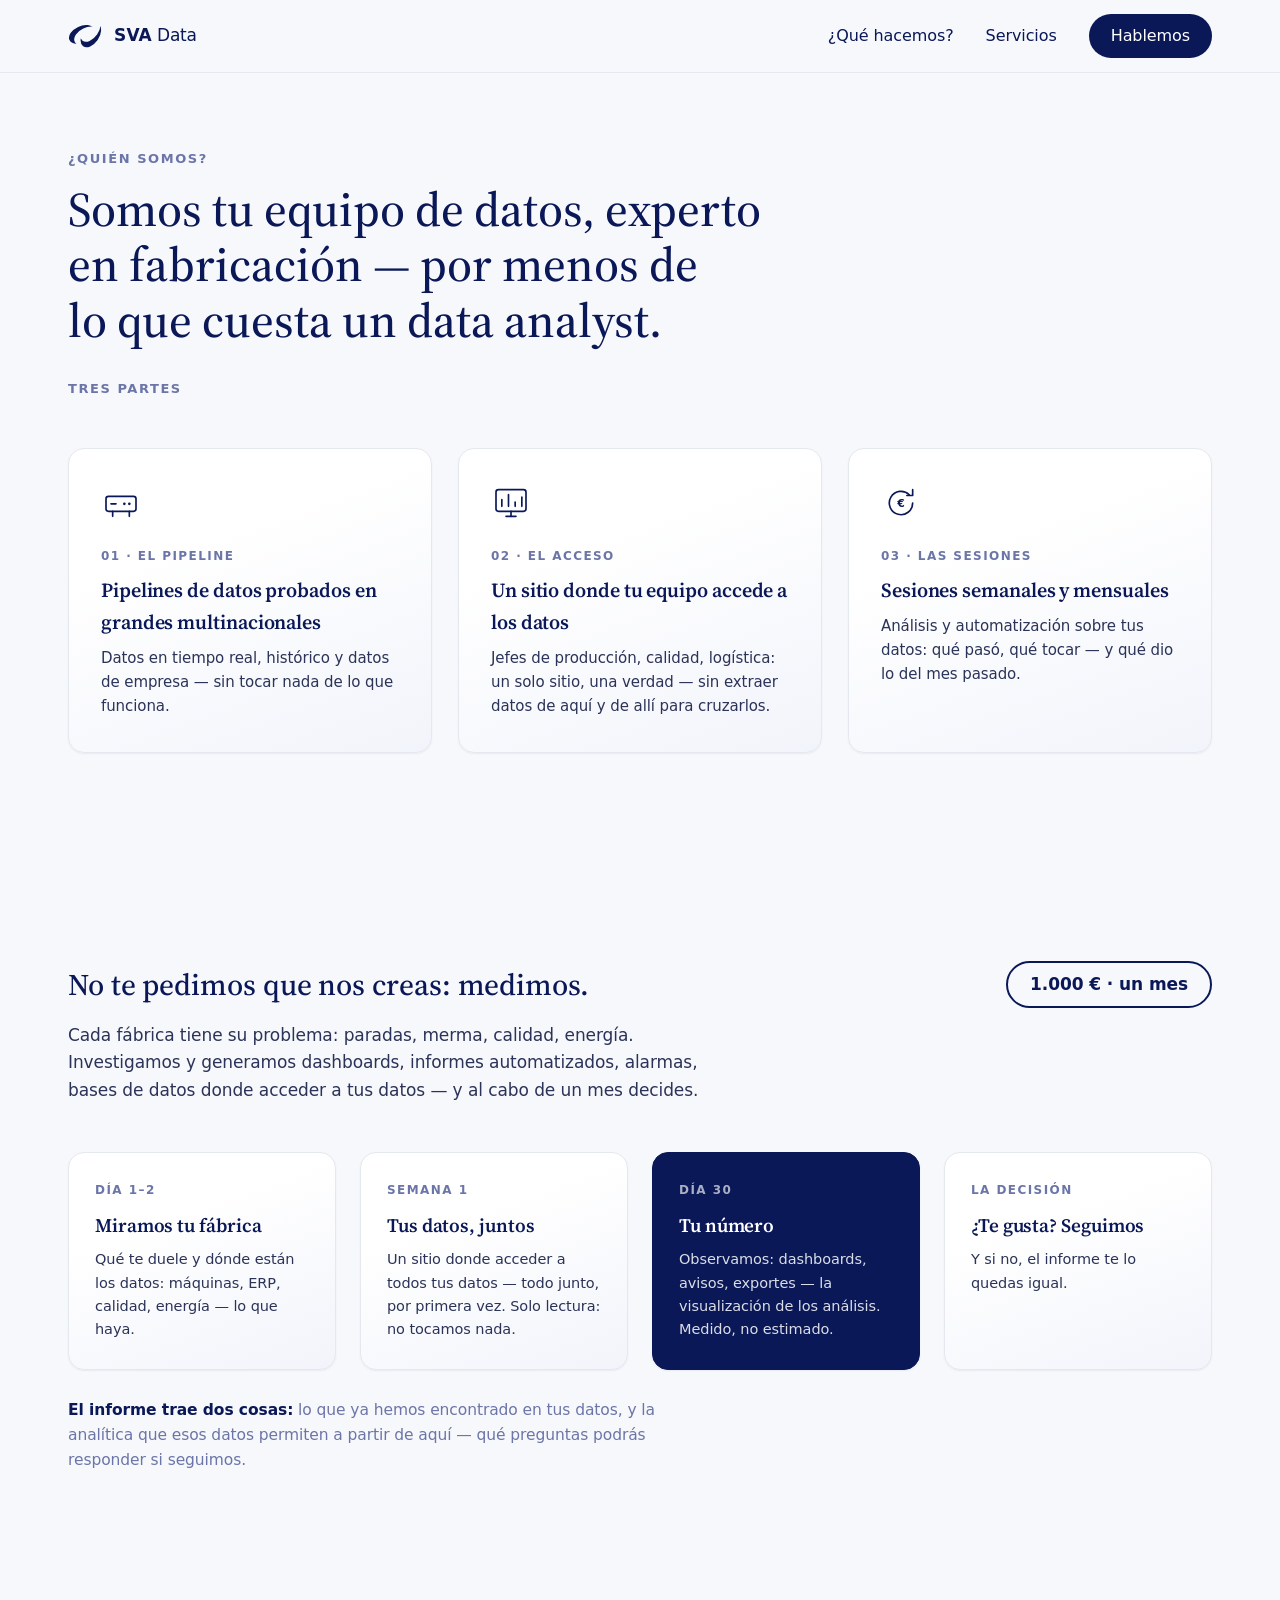
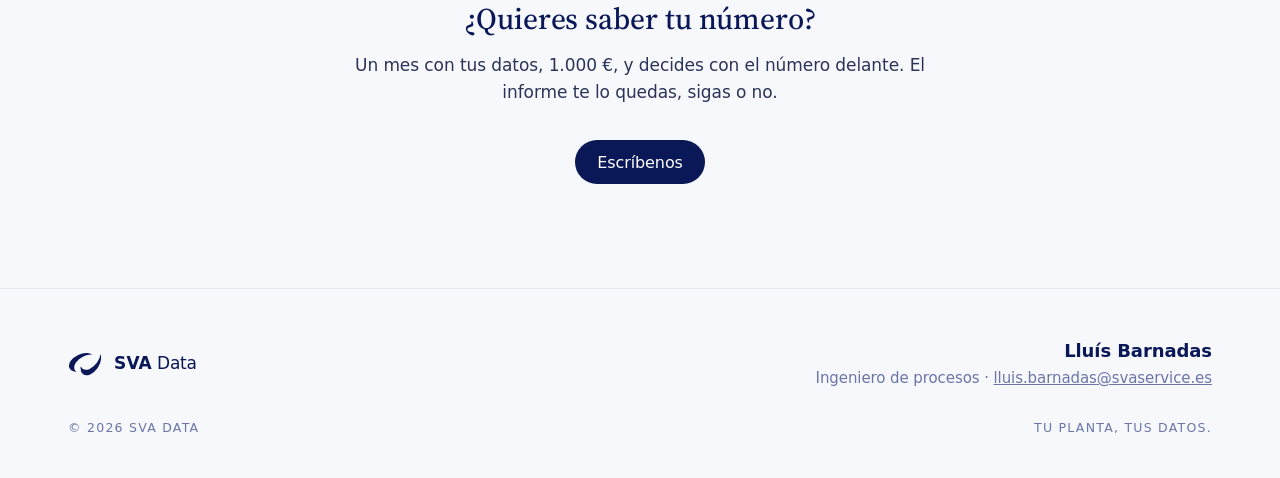
==== servicios.html @ a5a68b95 "Web pública SVA Data: portada + servicios Sitio estático de dos páginas (index.html + servicios.html" ====
<!doctype html>
<html lang="es">
<head>
<meta charset="utf-8">
<meta name="viewport" content="width=device-width, initial-scale=1">
<title>SVA Data — Servicios</title>
<meta name="description" content="Somos tu equipo de datos, experto en fabricación. Pipeline de datos, acceso para tu equipo y sesiones de análisis — empezando por un mes con tus datos.">
<link rel="icon" type="image/svg+xml" href="assets/sva-favicon.svg">
<link href="https://api.fontshare.com/v2/css?f[]=switzer@400,500,600&display=swap" rel="stylesheet">
<link href="https://fonts.googleapis.com/css2?family=Source+Serif+4:opsz,wght@8..60,500;8..60,600&display=swap" rel="stylesheet">
<link rel="stylesheet" href="assets/styles.css">
</head>
<body>

<nav>
  <div class="nav-in">
    <a class="lockup" href="index.html">
      <svg viewBox="0 12 104 74" role="img" aria-label="SVA mark"><defs><mask id="ma" maskUnits="userSpaceOnUse" x="-80" y="-80" width="260" height="260"><rect x="-80" y="-80" width="260" height="260" fill="#000"></rect><g transform="rotate(-25 50 50)"><ellipse cx="45" cy="41" rx="41" ry="25.5" fill="#fff"></ellipse><ellipse cx="57.5" cy="52" rx="41" ry="25.5" fill="#000"></ellipse><ellipse cx="42.5" cy="49" rx="12.5" ry="8" fill="#000"></ellipse></g></mask><mask id="mb" maskUnits="userSpaceOnUse" x="-80" y="-80" width="260" height="260"><rect x="-80" y="-80" width="260" height="260" fill="#000"></rect><g transform="rotate(-25 50 50)"><ellipse cx="45" cy="41" rx="41" ry="25.5" fill="#fff"></ellipse><ellipse cx="57.5" cy="52" rx="41" ry="25.5" fill="#000"></ellipse><ellipse cx="42.5" cy="49" rx="12.5" ry="8" fill="#000"></ellipse></g></mask></defs><g fill="currentColor"><rect x="-80" y="-80" width="260" height="260" mask="url(#ma)"></rect><g transform="translate(15.32 -12.86) translate(50 50) rotate(-40) scale(1 -1) rotate(40) translate(-50 -50)"><rect x="-80" y="-80" width="260" height="260" mask="url(#mb)"></rect></g></g></svg>
      <span class="wm"><b>SVA</b><span>Data</span></span>
    </a>
    <div class="nav-links">
      <a class="nav-link" href="index.html#que-hacemos">¿Qué hacemos?</a>
      <a class="nav-link" href="servicios.html">Servicios</a>
      <a class="btn btn-primary nav-cta" href="mailto:lluis.barnadas@svaservice.es?subject=Quiero%20ver%20los%20datos%20de%20mi%20planta">Hablemos</a>
    </div>
  </div>
</nav>

<!-- ================= QUIÉN SOMOS ================= -->
<section id="quien-somos" style="padding-top: 76px;">
  <div class="wrap">
    <p class="eyebrow">¿Quién somos?</p>
    <h1 style="margin-top: 12px; max-width: 900px;">Somos tu equipo de datos, experto en fabricación — por menos de lo que cuesta un data analyst.</h1>
    <p class="eyebrow" style="margin-top: 30px;">Tres partes</p>

    <div class="objects">
      <div class="obj">
        <svg viewBox="0 0 48 48" fill="none" stroke="currentColor" stroke-width="2" stroke-linecap="round" stroke-linejoin="round" aria-hidden="true">
          <rect x="6" y="16" width="36" height="18" rx="3"/>
          <line x1="12" y1="25" x2="18" y2="25"/>
          <circle cx="34" cy="25" r="1.6" fill="currentColor" stroke="none"/>
          <circle cx="28" cy="25" r="1.6" fill="currentColor" stroke="none"/>
          <line x1="14" y1="34" x2="14" y2="40"/>
          <line x1="34" y1="34" x2="34" y2="40"/>
        </svg>
        <span class="n">01 · El pipeline</span>
        <div class="t">Pipelines de datos probados en grandes multinacionales</div>
        <div class="d">Datos en tiempo real, histórico y datos de empresa — sin tocar nada de lo que funciona.</div>
      </div>
      <div class="obj">
        <svg viewBox="0 0 48 48" fill="none" stroke="currentColor" stroke-width="2" stroke-linecap="round" stroke-linejoin="round" aria-hidden="true">
          <rect x="6" y="8" width="36" height="26" rx="3"/>
          <line x1="13" y1="28" x2="13" y2="20"/>
          <line x1="21" y1="28" x2="21" y2="14"/>
          <line x1="29" y1="28" x2="29" y2="23"/>
          <line x1="37" y1="28" x2="37" y2="17"/>
          <line x1="18" y1="40" x2="30" y2="40"/>
          <line x1="24" y1="34" x2="24" y2="40"/>
        </svg>
        <span class="n">02 · El acceso</span>
        <div class="t">Un sitio donde tu equipo accede a los datos</div>
        <div class="d">Jefes de producción, calidad, logística: un solo sitio, una verdad — sin extraer datos de aquí y de allí para cruzarlos.</div>
      </div>
      <div class="obj">
        <svg viewBox="0 0 48 48" fill="none" stroke="currentColor" stroke-width="2" stroke-linecap="round" stroke-linejoin="round" aria-hidden="true">
          <path d="M38 24a14 14 0 1 1-4.1-9.9"/>
          <polyline points="38 8 38 15 31 15"/>
          <text x="24" y="29" font-size="13" text-anchor="middle" fill="currentColor" stroke="none" font-family="inherit" font-weight="600">€</text>
        </svg>
        <span class="n">03 · Las sesiones</span>
        <div class="t">Sesiones semanales y mensuales</div>
        <div class="d">Análisis y automatización sobre tus datos: qué pasó, qué tocar — y qué dio lo del mes pasado.</div>
      </div>
    </div>
  </div>
</section>

<!-- ================= EMPEZAMOS ================= -->
<section id="empezamos">
  <div class="wrap">
    <div class="h2row">
      <h2>No te pedimos que nos creas: medimos.</h2>
      <span class="pill">1.000 € · un mes</span>
    </div>
    <p class="body-p" style="margin-top: 14px;">Cada fábrica tiene su problema: paradas, merma, calidad, energía. Investigamos y generamos dashboards, informes automatizados, alarmas, bases de datos donde acceder a tus datos — y al cabo de un mes decides.</p>

    <div class="steps">
      <div class="step">
        <span class="n">Día 1–2</span>
        <div class="t">Miramos tu fábrica</div>
        <div class="d">Qué te duele y dónde están los datos: máquinas, ERP, calidad, energía — lo que haya.</div>
      </div>
      <div class="step">
        <span class="n">Semana 1</span>
        <div class="t">Tus datos, juntos</div>
        <div class="d">Un sitio donde acceder a todos tus datos — todo junto, por primera vez. Solo lectura: no tocamos nada.</div>
      </div>
      <div class="step hit">
        <span class="n">Día 30</span>
        <div class="t">Tu número</div>
        <div class="d">Observamos: dashboards, avisos, exportes — la visualización de los análisis. Medido, no estimado.</div>
      </div>
      <div class="step">
        <span class="n">La decisión</span>
        <div class="t">¿Te gusta? Seguimos</div>
        <div class="d">Y si no, el informe te lo quedas igual.</div>
      </div>
    </div>

    <p class="caption"><b>El informe trae dos cosas:</b> lo que ya hemos encontrado en tus datos, y la analítica que esos datos permiten a partir de aquí — qué preguntas podrás responder si seguimos.</p>
  </div>
</section>

<!-- ================= CONTACTO ================= -->
<section id="contacto" style="padding-top: 24px;">
  <div class="wrap" style="text-align: center;">
    <h2>¿Quieres saber tu número?</h2>
    <p class="body-p" style="margin: 14px auto 0;">Un mes con tus datos, 1.000 €, y decides con el número delante. El informe te lo quedas, sigas o no.</p>
    <div class="cta-row" style="justify-content: center;">
      <a class="btn btn-primary" href="mailto:lluis.barnadas@svaservice.es?subject=Quiero%20ver%20los%20datos%20de%20mi%20planta">Escríbenos</a>
    </div>
  </div>
</section>

<footer>
  <div class="wrap">
    <div class="foot-grid">
      <a class="lockup" href="index.html">
        <svg viewBox="0 12 104 74" aria-hidden="true"><g fill="currentColor"><rect x="-80" y="-80" width="260" height="260" mask="url(#ma)"></rect><g transform="translate(15.32 -12.86) translate(50 50) rotate(-40) scale(1 -1) rotate(40) translate(-50 -50)"><rect x="-80" y="-80" width="260" height="260" mask="url(#mb)"></rect></g></g></svg>
        <span class="wm"><b>SVA</b><span>Data</span></span>
      </a>
      <div style="text-align: right;">
        <div class="contact-name">Lluís Barnadas</div>
        <div class="contact-role">Ingeniero de procesos · <a href="mailto:lluis.barnadas@svaservice.es" style="color: inherit;">lluis.barnadas@svaservice.es</a></div>
      </div>
    </div>
    <div class="foot-tag">
      <span>© 2026 SVA Data</span>
      <span>Tu planta, tus datos.</span>
    </div>
  </div>
</footer>

</body>
</html>
---- assets/styles.css ----
:root {
    --paper: #F7F8FB;
    --card: #FFFFFF;
    --border: #E6E8F0;
    --ink: #0A1858;
    --band: #0A1858;
    --band-text: #FFFFFF;
    --body: #2B3358;
    --muted: #6B75A8;
    --tint: #F2F3F8;
    --line: #C5CAE2;
    --icon: #3E4A86;
    --ring: #E3E6F1;
    --glass: #DCE4F4;
    --accent: #0A1858;
    --shadow: 0 1px 2px rgba(10,24,88,.06);
    --sans: "Switzer", "Segoe UI", system-ui, sans-serif;
    --serif: "Source Serif 4", Georgia, serif;
  }
  * { margin: 0; padding: 0; box-sizing: border-box; }
  html { scroll-behavior: smooth; }
  body { background: var(--paper); color: var(--body); font-family: var(--sans); font-size: 17px; line-height: 1.6; letter-spacing: -0.005em; }
  .wrap { max-width: 1200px; margin: 0 auto; padding: 0 28px; }
  section { padding: 104px 0; scroll-margin-top: 80px; }

  /* ---- nav ---- */
  nav { position: sticky; top: 0; z-index: 10; background: color-mix(in srgb, var(--paper) 85%, transparent); backdrop-filter: blur(10px); border-bottom: 1px solid var(--border); }
  .nav-in { display: flex; align-items: center; justify-content: space-between; padding: 14px 28px; max-width: 1200px; margin: 0 auto; }
  .lockup { display: flex; align-items: center; gap: 12px; color: var(--ink); text-decoration: none; }
  .lockup svg { width: 34px; height: auto; }
  .wm { font-size: 17px; }
  .wm b { font-weight: 600; letter-spacing: .01em; }
  .wm span { font-weight: 400; letter-spacing: -0.012em; margin-left: .3em; }
  .nav-links { display: flex; gap: 32px; align-items: center; }
  .nav-link { color: var(--ink); text-decoration: none; font-size: 16px; font-weight: 500; }
  .nav-link:hover { color: var(--muted); }

  .btn { display: inline-flex; align-items: center; justify-content: center; height: 44px; padding: 0 22px; border-radius: 999px; font-size: 16px; font-weight: 500; text-decoration: none; transition: background .2s cubic-bezier(.2,.7,.3,1); }
  .btn-primary { background: var(--band); color: var(--band-text); }
  .btn-primary:hover { opacity: .92; }
  .btn-ghost { color: var(--ink); border: 1px solid var(--line); }
  .btn-ghost:hover { background: var(--tint); }

  /* ---- type ---- */
  .eyebrow { font-size: 13px; font-weight: 600; text-transform: uppercase; letter-spacing: 0.12em; color: var(--muted); }
  .chip-eyebrow { display: inline-flex; align-items: center; gap: 10px; border: 1px solid var(--border); background: var(--tint); border-radius: 8px; padding: 7px 14px; font-size: 14px; font-weight: 500; color: var(--ink); }
  .chip-eyebrow svg { width: 16px; height: auto; color: var(--ink); }
  h1 { font-family: var(--serif); font-size: clamp(32px, 4.4vw, 48px); font-weight: 500; letter-spacing: 0; line-height: 1.16; color: var(--ink); text-wrap: balance; }
  .lead { font-family: var(--serif); font-size: clamp(18px, 2.4vw, 22px); font-weight: 500; color: var(--muted); line-height: 1.35; }
  h2 { font-family: var(--serif); font-size: clamp(24px, 3.2vw, 30px); font-weight: 500; line-height: 1.25; color: var(--ink); text-wrap: balance; }
  .body-p { max-width: 640px; }
  .body-p b { color: var(--ink); }

  /* ---- hero ---- */
  .hero { position: relative; overflow: hidden; padding: 76px 0 84px; }
  .hero-h1 { max-width: 900px; margin-top: 32px; }
  .rotor { display: inline-block; color: var(--accent); font-weight: 600; opacity: 1; transform: translateY(0); transition: opacity .3s ease, transform .3s ease; }
  .rotor-out { opacity: 0; transform: translateY(0.35em); }
  .hero-grid { display: grid; grid-template-columns: 1fr 1.1fr; gap: 48px; align-items: center; margin-top: 40px; position: relative; z-index: 1; }
  .panel-soft { background: linear-gradient(150deg, #EEF1FA 0%, #FDFDFE 55%, #F1EFFA 100%); border: 1px solid var(--border); border-radius: 24px; }
  .hero-lead { margin-top: 30px; }
  .hero-dia { padding: 0; margin-top: 0; }
  .hero-dia svg { max-width: 680px; margin: 0 auto; }
  .cta-row { display: flex; gap: 14px; flex-wrap: wrap; margin-top: 34px; }

  /* ---- diagrams ---- */
  .hero-grid > div, .ba > div, .steps > div, .objects > div, .beliefs > div { min-width: 0; }
  svg { max-width: 100%; }
  .diagram svg { display: block; width: 100%; height: auto; }
  .chip-r { fill: var(--card); stroke: var(--border); stroke-width: 1.5; }
  .chip-solid { fill: var(--band); stroke: var(--band); }
  .lbl { fill: var(--ink); font-family: var(--sans); font-weight: 600; }
  .lbl-sub { fill: var(--muted); font-family: var(--sans); font-weight: 400; }
  .t-inv { fill: var(--band-text); font-family: var(--sans); font-weight: 600; }
  .t-inv-sub { fill: var(--band-text); opacity: .78; font-family: var(--sans); }
  .wire { stroke: var(--line); stroke-width: 1.5; fill: none; }
  .wire-dot { stroke: var(--line); stroke-width: 1.2; stroke-dasharray: 2 4; fill: none; }
  .icon-line { stroke: var(--icon); stroke-width: 2; fill: none; stroke-linecap: round; stroke-linejoin: round; }
  .arrowhead { fill: var(--line); }
  .xl-sans { font-family: var(--sans); }
  .xl-mono { font-family: "JetBrains Mono", ui-monospace, "Cascadia Mono", Consolas, monospace; letter-spacing: -0.02em; }

  /* ---- pillars ---- */
  .pillars { display: grid; grid-template-columns: repeat(3, 1fr); gap: 44px; margin-top: 88px; position: relative; z-index: 1; }
  .pillar { border-top: 2px solid var(--ink); padding-top: 18px; }
  .pillar .t { font-family: var(--serif); font-size: 21px; font-weight: 600; color: var(--ink); margin-bottom: 8px; }
  .pillar .d { font-size: 15.5px; }

  .quote { font-family: var(--serif); font-size: clamp(22px, 3.4vw, 30px); font-weight: 600; color: var(--ink); text-align: center; line-height: 1.35; max-width: 800px; margin: 0 auto; text-wrap: balance; }

  /* ---- before/after ---- */
  .ba { display: grid; grid-template-columns: 1fr 56px 1fr; gap: 28px; align-items: center; margin-top: 56px; }
  .ba-label { text-align: center; font-size: 13px; font-weight: 600; text-transform: uppercase; letter-spacing: 0.12em; color: var(--muted); margin-bottom: 14px; }
  .ba-arrow { width: 100%; }
  .caption { font-size: 15.5px; color: var(--muted); margin-top: 28px; max-width: 640px; }
  .caption b { color: var(--ink); font-weight: 600; }

  /* ---- beliefs ---- */
  .beliefs { display: grid; grid-template-columns: 1fr 1fr; gap: 26px 30px; margin-top: 48px; }
  .belief { border: 1px solid var(--border); background: var(--card); border-radius: 16px; padding: 32px 34px; box-shadow: var(--shadow); }
  .belief .t { font-family: var(--serif); font-size: 21px; font-weight: 600; color: var(--ink); margin-bottom: 8px; }
  .belief .d { font-size: 15.5px; }

  /* ---- datos de producción ---- */
  .datos { display: grid; grid-template-columns: repeat(4, 1fr); gap: 24px; margin-top: 48px; }
  .dato { border: 1px solid var(--border); background: var(--card); border-radius: 16px; padding: 28px 26px; box-shadow: var(--shadow); }
  .dato .n { font-size: 12px; font-weight: 600; text-transform: uppercase; letter-spacing: 0.12em; color: var(--muted); display: block; margin-bottom: 10px; }
  .dato .t { font-family: var(--serif); font-size: 19px; font-weight: 600; color: var(--ink); margin-bottom: 8px; }
  .dato .d { font-size: 14.5px; }
  .dato .src { font-size: 13px; color: var(--muted); margin-top: 10px; padding-top: 10px; border-top: 1px solid var(--border); }
  .cruce { margin-top: 20px; border-radius: 14px; padding: 28px 32px; background: var(--band); color: var(--band-text); }
  .cruce .t { font-family: var(--serif); font-size: clamp(19px, 2.8vw, 24px); font-weight: 600; margin-bottom: 8px; }
  .cruce .d { font-size: 16px; opacity: .88; max-width: 760px; }
  .unused { display: flex; gap: 10px 22px; flex-wrap: wrap; margin-top: 22px; }
  .unused span { font-size: 14.5px; color: var(--muted); }
  .unused b { color: var(--ink); font-weight: 600; }
  @media (max-width: 900px) { .datos { grid-template-columns: 1fr 1fr; } }
  @media (max-width: 640px) { .datos { grid-template-columns: 1fr; } }

  /* ---- steps ---- */
  .h2row { display: flex; justify-content: space-between; align-items: center; gap: 24px; flex-wrap: wrap; }
  .pill { flex: none; border: 2px solid var(--ink); border-radius: 999px; padding: 8px 22px; font-weight: 600; color: var(--ink); font-size: 17px; white-space: nowrap; }
  .steps { display: grid; grid-template-columns: repeat(4, 1fr); gap: 24px; margin-top: 48px; }
  .step { border: 1px solid var(--border); background: var(--card); border-radius: 16px; padding: 28px 26px; box-shadow: var(--shadow); }
  .step .n { font-size: 12px; font-weight: 600; text-transform: uppercase; letter-spacing: 0.12em; color: var(--muted); display: block; margin-bottom: 10px; }
  .step .t { font-family: var(--serif); font-size: 19px; font-weight: 600; color: var(--ink); margin-bottom: 8px; }
  .step .d { font-size: 14.5px; }
  .step.hit { background: var(--band); border-color: var(--band); }
  .step.hit .n { color: var(--band-text); opacity: .65; }
  .step.hit .t { color: var(--band-text); }
  .step.hit .d { color: var(--band-text); opacity: .85; }

  /* ---- objects ---- */
  .objects { display: grid; grid-template-columns: repeat(3, 1fr); gap: 26px; margin-top: 48px; }
  .obj { border: 1px solid var(--border); background: var(--card); border-radius: 16px; padding: 34px 32px; box-shadow: var(--shadow); }
  .obj svg { width: 40px; height: 40px; color: var(--ink); margin-bottom: 16px; }
  .obj .n { font-size: 12px; font-weight: 600; text-transform: uppercase; letter-spacing: 0.12em; color: var(--muted); display: block; margin-bottom: 8px; }
  .obj .t { font-family: var(--serif); font-size: 20px; font-weight: 600; color: var(--ink); margin-bottom: 8px; }
  .obj .d { font-size: 15px; }
  .yours { margin-top: 20px; border-radius: 14px; padding: 24px 28px; background: var(--band); color: var(--band-text); font-family: var(--serif); font-weight: 600; font-size: clamp(18px, 2.6vw, 22px); text-align: center; }

  /* ---- soft cards (estilo apple/elevenlabs) ---- */
  .belief, .dato, .step, .obj { background: linear-gradient(160deg, #FFFFFF 30%, #F2F4FB 100%); }

  /* ---- footer ---- */
  footer { border-top: 1px solid var(--border); padding: 48px 0 40px; }
  .foot-grid { display: flex; justify-content: space-between; align-items: center; gap: 24px; flex-wrap: wrap; }
  .contact-name { font-weight: 600; color: var(--ink); font-size: 18px; }
  .contact-role { color: var(--muted); font-size: 15px; }
  .foot-tag { font-size: 12.5px; font-weight: 500; letter-spacing: 0.1em; text-transform: uppercase; color: var(--muted); margin-top: 28px; display: flex; justify-content: space-between; flex-wrap: wrap; gap: 8px; }

  .scroll-x { overflow-x: auto; }
  .scroll-x svg { min-width: 700px; }

  /* ---- responsive ---- */
  @media (max-width: 900px) {
    section { padding: 56px 0; }
    .hero { padding: 56px 0; }
    .hero-grid { grid-template-columns: 1fr; gap: 40px; }
    .ba { grid-template-columns: 1fr; }
    .ba-arrow { width: 44px; margin: 0 auto; transform: rotate(90deg); }
    .steps { grid-template-columns: 1fr 1fr; }
  }
  @media (max-width: 640px) {
    .pillars { grid-template-columns: 1fr; gap: 22px; margin-top: 44px; }
    .beliefs { grid-template-columns: 1fr; }
    .steps { grid-template-columns: 1fr; }
    .objects { grid-template-columns: 1fr; }
    .nav-cta { display: none; }
    .nav-links { gap: 18px; }
  }
  @media (prefers-reduced-motion: reduce) { html { scroll-behavior: auto; } }
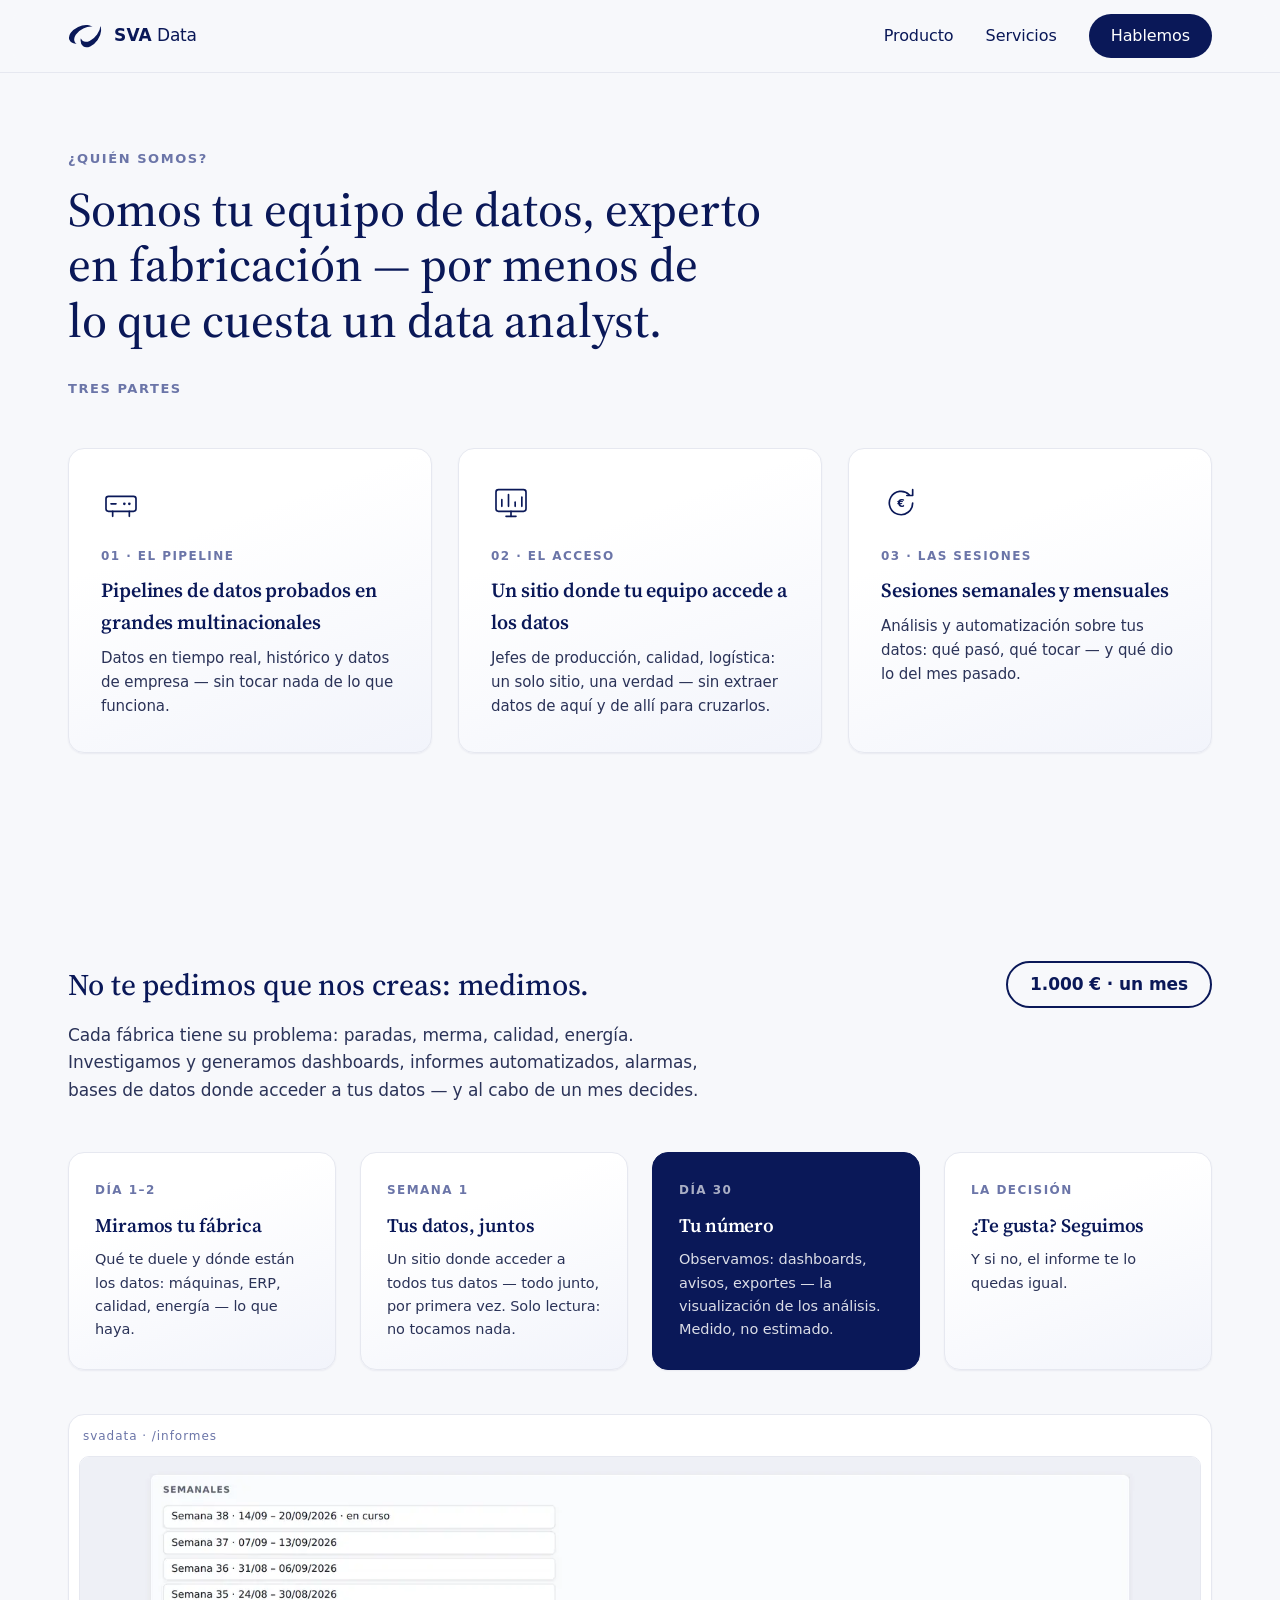
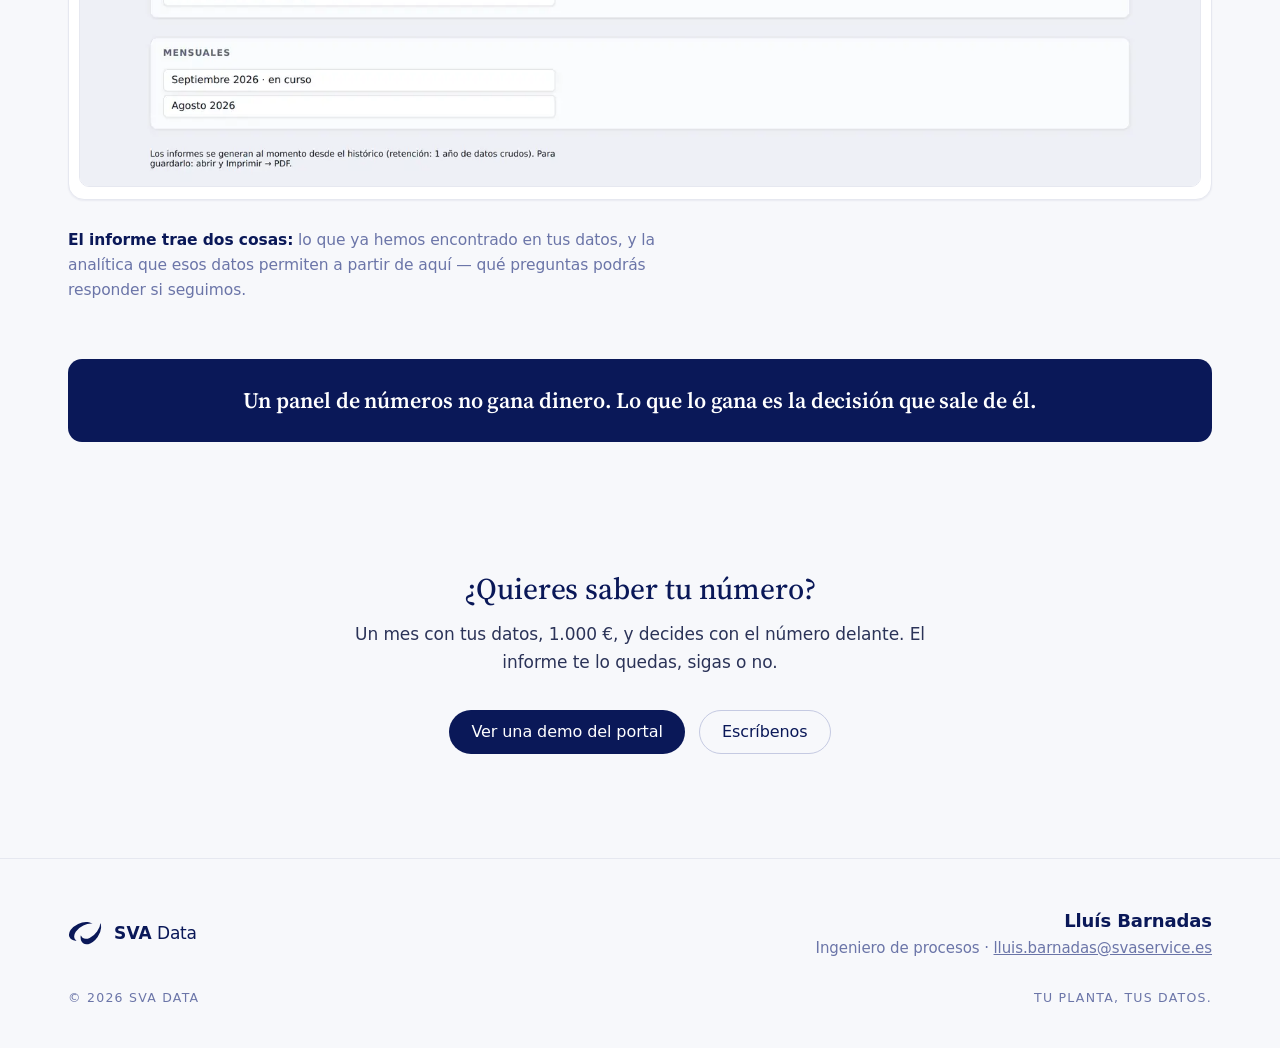
==== commit e5b1562c: "Portada orientada a producto: módulos, capturas reales y menos prosa Antes la portada contaba una id" ====
--- a/servicios.html
+++ b/servicios.html
@@ -5,6 +5,18 @@
 <meta name="viewport" content="width=device-width, initial-scale=1">
 <title>SVA Data — Servicios</title>
 <meta name="description" content="Somos tu equipo de datos, experto en fabricación. Pipeline de datos, acceso para tu equipo y sesiones de análisis — empezando por un mes con tus datos.">
+<link rel="canonical" href="https://svadata.com/servicios.html">
+<meta property="og:type" content="website">
+<meta property="og:site_name" content="SVA Data">
+<meta property="og:locale" content="es_ES">
+<meta property="og:url" content="https://svadata.com/servicios.html">
+<meta property="og:title" content="SVA Data — Servicios">
+<meta property="og:description" content="Somos tu equipo de datos, experto en fabricación. Pipeline de datos, acceso para tu equipo y sesiones de análisis — empezando por un mes con tus datos.">
+<meta property="og:image" content="https://svadata.com/assets/img/og-planta.png">
+<meta name="twitter:card" content="summary_large_image">
+<meta name="twitter:image" content="https://svadata.com/assets/img/og-planta.png">
+<meta name="twitter:title" content="SVA Data — Servicios">
+<meta name="twitter:description" content="Somos tu equipo de datos, experto en fabricación. Pipeline de datos, acceso para tu equipo y sesiones de análisis — empezando por un mes con tus datos.">
 <link rel="icon" type="image/svg+xml" href="assets/sva-favicon.svg">
 <link href="https://api.fontshare.com/v2/css?f[]=switzer@400,500,600&display=swap" rel="stylesheet">
 <link href="https://fonts.googleapis.com/css2?family=Source+Serif+4:opsz,wght@8..60,500;8..60,600&display=swap" rel="stylesheet">
@@ -19,7 +31,7 @@
       <span class="wm"><b>SVA</b><span>Data</span></span>
     </a>
     <div class="nav-links">
-      <a class="nav-link" href="index.html#que-hacemos">¿Qué hacemos?</a>
+      <a class="nav-link" href="index.html#modulos">Producto</a>
       <a class="nav-link" href="servicios.html">Servicios</a>
       <a class="btn btn-primary nav-cta" href="mailto:lluis.barnadas@svaservice.es?subject=Quiero%20ver%20los%20datos%20de%20mi%20planta">Hablemos</a>
     </div>
@@ -107,7 +119,17 @@
       </div>
     </div>
 
+    <figure class="shot" style="margin-top: 44px;">
+      <figcaption class="shot-tab">svadata · /informes</figcaption>
+      <img src="assets/img/portal-informe.webp" width="1600" height="470" loading="lazy" decoding="async"
+           alt="Índice de informes del portal: informes semanales y mensuales generados automáticamente, con su semáforo.">
+    </figure>
+
     <p class="caption"><b>El informe trae dos cosas:</b> lo que ya hemos encontrado en tus datos, y la analítica que esos datos permiten a partir de aquí — qué preguntas podrás responder si seguimos.</p>
+
+    <div class="yours" style="margin-top: 56px;">
+      Un panel de números no gana dinero. Lo que lo gana es la decisión que sale de él.
+    </div>
   </div>
 </section>
 
@@ -117,7 +139,8 @@
     <h2>¿Quieres saber tu número?</h2>
     <p class="body-p" style="margin: 14px auto 0;">Un mes con tus datos, 1.000 €, y decides con el número delante. El informe te lo quedas, sigas o no.</p>
     <div class="cta-row" style="justify-content: center;">
-      <a class="btn btn-primary" href="mailto:lluis.barnadas@svaservice.es?subject=Quiero%20ver%20los%20datos%20de%20mi%20planta">Escríbenos</a>
+      <a class="btn btn-primary" href="mailto:lluis.barnadas@svaservice.es?subject=Quiero%20ver%20una%20demo%20del%20portal">Ver una demo del portal</a>
+      <a class="btn btn-ghost" href="mailto:lluis.barnadas@svaservice.es?subject=Quiero%20ver%20los%20datos%20de%20mi%20planta">Escríbenos</a>
     </div>
   </div>
 </section>
--- a/assets/styles.css
+++ b/assets/styles.css
@@ -64,7 +64,8 @@
   .cta-row { display: flex; gap: 14px; flex-wrap: wrap; margin-top: 34px; }
 
   /* ---- diagrams ---- */
-  .hero-grid > div, .ba > div, .steps > div, .objects > div, .beliefs > div { min-width: 0; }
+  .hero-grid > div, .ba > div, .steps > div, .objects > div, .beliefs > div,
+  .mod > div, .datos > div, .specs > div { min-width: 0; }
   svg { max-width: 100%; }
   .diagram svg { display: block; width: 100%; height: auto; }
   .chip-r { fill: var(--card); stroke: var(--border); stroke-width: 1.5; }
@@ -104,7 +105,7 @@
   /* ---- datos de producción ---- */
   .datos { display: grid; grid-template-columns: repeat(4, 1fr); gap: 24px; margin-top: 48px; }
   .dato { border: 1px solid var(--border); background: var(--card); border-radius: 16px; padding: 28px 26px; box-shadow: var(--shadow); }
-  .dato .n { font-size: 12px; font-weight: 600; text-transform: uppercase; letter-spacing: 0.12em; color: var(--muted); display: block; margin-bottom: 10px; }
+  .dato .n, .mod .n { font-size: 12px; font-weight: 600; text-transform: uppercase; letter-spacing: 0.12em; color: var(--muted); display: block; margin-bottom: 10px; }
   .dato .t { font-family: var(--serif); font-size: 19px; font-weight: 600; color: var(--ink); margin-bottom: 8px; }
   .dato .d { font-size: 14.5px; }
   .dato .src { font-size: 13px; color: var(--muted); margin-top: 10px; padding-top: 10px; border-top: 1px solid var(--border); }
@@ -114,8 +115,52 @@
   .unused { display: flex; gap: 10px 22px; flex-wrap: wrap; margin-top: 22px; }
   .unused span { font-size: 14.5px; color: var(--muted); }
   .unused b { color: var(--ink); font-weight: 600; }
-  @media (max-width: 900px) { .datos { grid-template-columns: 1fr 1fr; } }
-  @media (max-width: 640px) { .datos { grid-template-columns: 1fr; } }
+  
+  /* ---- capturas de producto ---- */
+  /* El marco blanco es deliberado: las capturas traen el verde/ámbar/rojo de
+     los estados de máquina a una página monocroma. Encuadrarlas como foto de
+     producto deja claro que el color es del producto, no de la marca — y por
+     eso ningún color de captura se repite nunca en la UI de esta página. */
+  .shot { margin: 0; border: 1px solid var(--border); border-radius: 16px; background: var(--card); padding: 10px 10px 12px; box-shadow: var(--shadow); overflow: hidden; }
+  .shot img { display: block; width: 100%; height: auto; border-radius: 10px; border: 1px solid var(--border); }
+  .shot-tab { font-family: var(--sans); font-size: 12px; letter-spacing: 0.08em; text-transform: lowercase; color: var(--muted); padding: 2px 4px 10px; }
+  .shot-stage { margin-top: 44px; padding: 28px; }
+  .hero-stat { margin-top: 26px; font-size: 14.5px; color: var(--muted); border-top: 1px solid var(--border); padding-top: 16px; max-width: 520px; }
+
+  /* ---- módulos ---- */
+  .mods { display: grid; gap: 80px; margin-top: 56px; }
+  /* Una sola columna, la figura debajo y a todo el ancho. Se probó a dos
+     columnas alternas: en 560 px las capturas del portal (paneles densos de
+     1600 px) quedaban ilegibles, que es justo lo contrario de lo que se pide
+     a una captura. */
+  .mod { display: grid; grid-template-columns: 1fr; gap: 34px; }
+  .mod-txt { max-width: 760px; }
+  .mod .t { font-family: var(--serif); font-size: 23px; font-weight: 600; color: var(--ink); line-height: 1.28; margin-bottom: 10px; }
+  .mod .d { font-size: 15.5px; color: var(--body); }
+  .mod-note { margin-top: 16px; font-size: 14.5px; color: var(--muted); border-left: 2px solid var(--border); padding-left: 14px; }
+  .mod-note b { color: var(--ink); }
+  .mod-fig .diagram { margin-top: 0; }
+  /* Los dos módulos con diagrama ancho (1000 px de diseño) ocupan toda la
+     fila: en una columna de 560 px .scroll-x los recortaba. */
+  .mod .d, .mod-note { max-width: 660px; }
+
+  /* ---- especificaciones (la fila que sustituye al caso de éxito) ---- */
+  .specs { display: grid; grid-template-columns: repeat(4, 1fr); gap: 28px; margin-top: 52px; border-top: 1px solid var(--border); padding-top: 28px; }
+  .spec .k { font-family: var(--serif); font-size: 28px; font-weight: 500; color: var(--ink); }
+  .spec .v { font-size: 14.5px; color: var(--muted); margin-top: 6px; }
+
+  /* ---- banda de cierre ---- */
+  .yours .cta-row { justify-content: center; margin-top: 20px; }
+  .yours .btn-primary { background: var(--band-text); color: var(--ink); }
+  .yours .btn-ghost { color: var(--band-text); border-color: rgba(255, 255, 255, 0.42); }
+  .yours .btn-ghost:hover { background: rgba(255, 255, 255, 0.10); }
+
+  @media (max-width: 900px) {
+    .mods { gap: 60px; }
+    .specs { grid-template-columns: 1fr 1fr; gap: 24px; }
+    .shot-stage { padding: 14px; } .datos { grid-template-columns: 1fr 1fr; } }
+  @media (max-width: 640px) {
+    .specs { grid-template-columns: 1fr; } .datos { grid-template-columns: 1fr; } }
 
   /* ---- steps ---- */
   .h2row { display: flex; justify-content: space-between; align-items: center; gap: 24px; flex-wrap: wrap; }
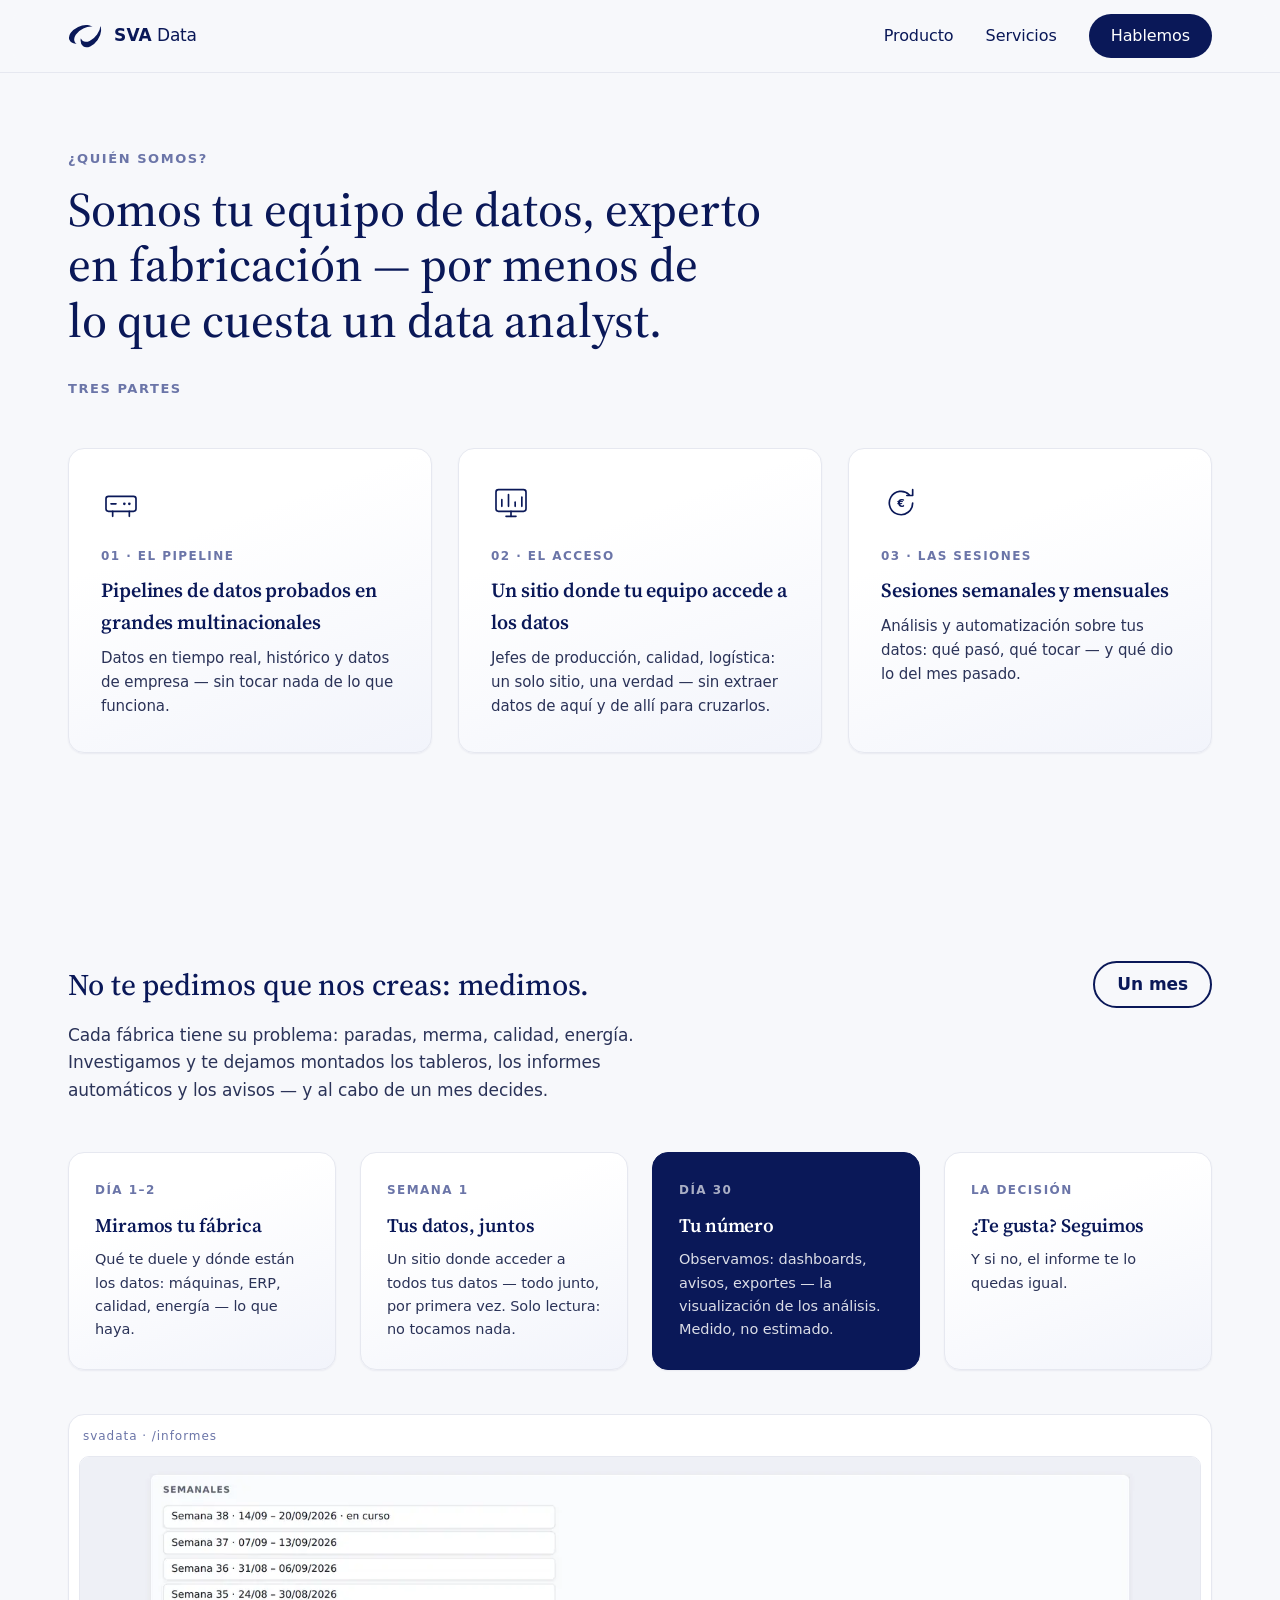
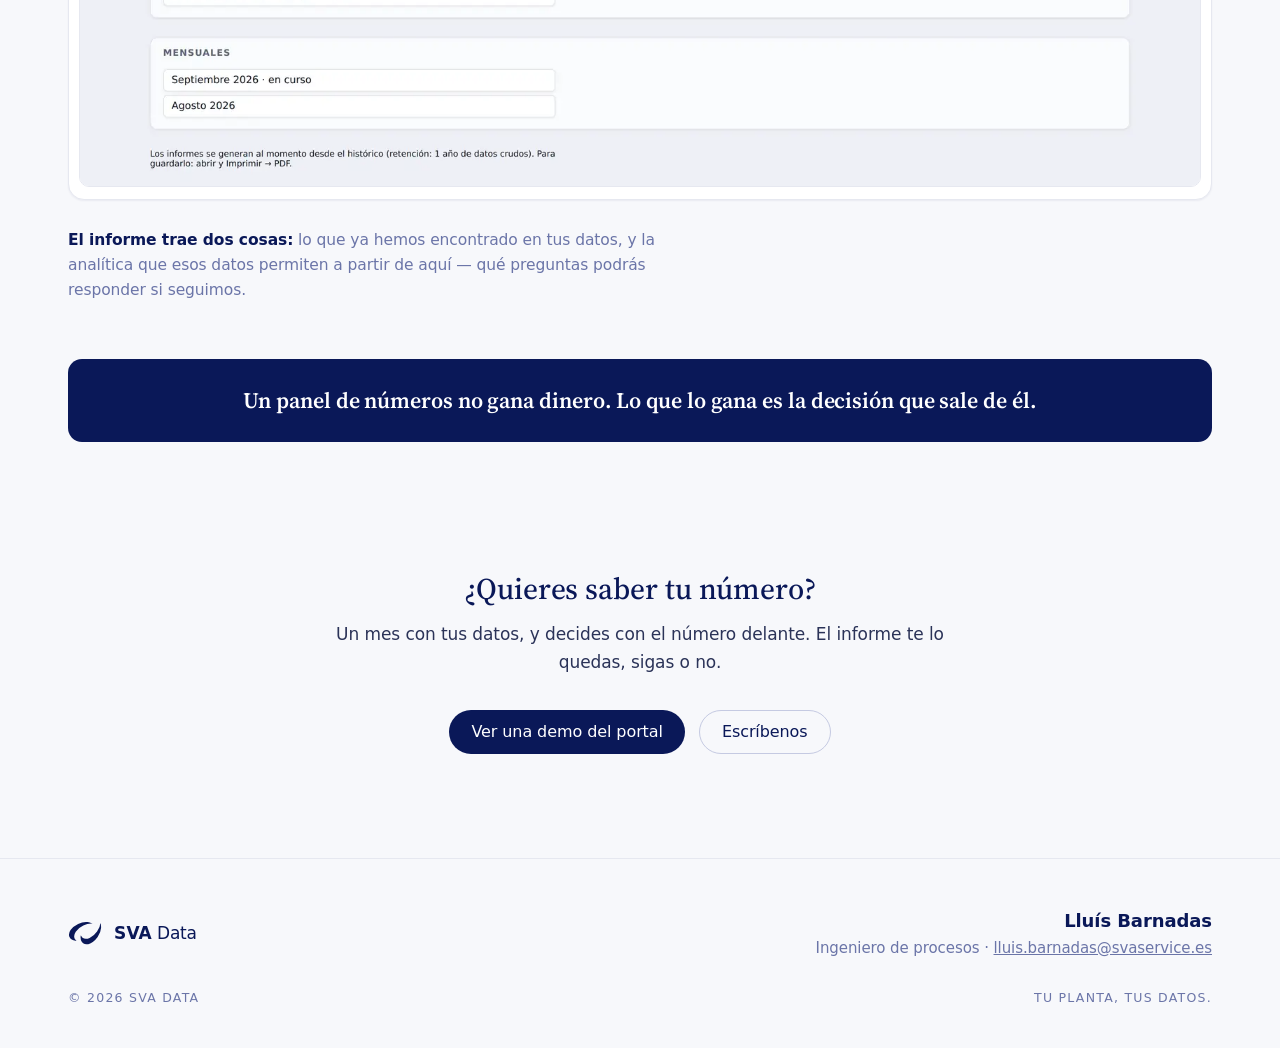
==== commit 85cb2272: "Fuera los precios de la web - La píldora «1.000 € · un mes» de #empezamos pasa a «Un mes»: se mantie" ====
--- a/servicios.html
+++ b/servicios.html
@@ -92,9 +92,9 @@
   <div class="wrap">
     <div class="h2row">
       <h2>No te pedimos que nos creas: medimos.</h2>
-      <span class="pill">1.000 € · un mes</span>
+      <span class="pill">Un mes</span>
     </div>
-    <p class="body-p" style="margin-top: 14px;">Cada fábrica tiene su problema: paradas, merma, calidad, energía. Investigamos y generamos dashboards, informes automatizados, alarmas, bases de datos donde acceder a tus datos — y al cabo de un mes decides.</p>
+    <p class="body-p" style="margin-top: 14px;">Cada fábrica tiene su problema: paradas, merma, calidad, energía. Investigamos y te dejamos montados los tableros, los informes automáticos y los avisos — y al cabo de un mes decides.</p>
 
     <div class="steps">
       <div class="step">
@@ -137,7 +137,7 @@
 <section id="contacto" style="padding-top: 24px;">
   <div class="wrap" style="text-align: center;">
     <h2>¿Quieres saber tu número?</h2>
-    <p class="body-p" style="margin: 14px auto 0;">Un mes con tus datos, 1.000 €, y decides con el número delante. El informe te lo quedas, sigas o no.</p>
+    <p class="body-p" style="margin: 14px auto 0;">Un mes con tus datos, y decides con el número delante. El informe te lo quedas, sigas o no.</p>
     <div class="cta-row" style="justify-content: center;">
       <a class="btn btn-primary" href="mailto:lluis.barnadas@svaservice.es?subject=Quiero%20ver%20una%20demo%20del%20portal">Ver una demo del portal</a>
       <a class="btn btn-ghost" href="mailto:lluis.barnadas@svaservice.es?subject=Quiero%20ver%20los%20datos%20de%20mi%20planta">Escríbenos</a>
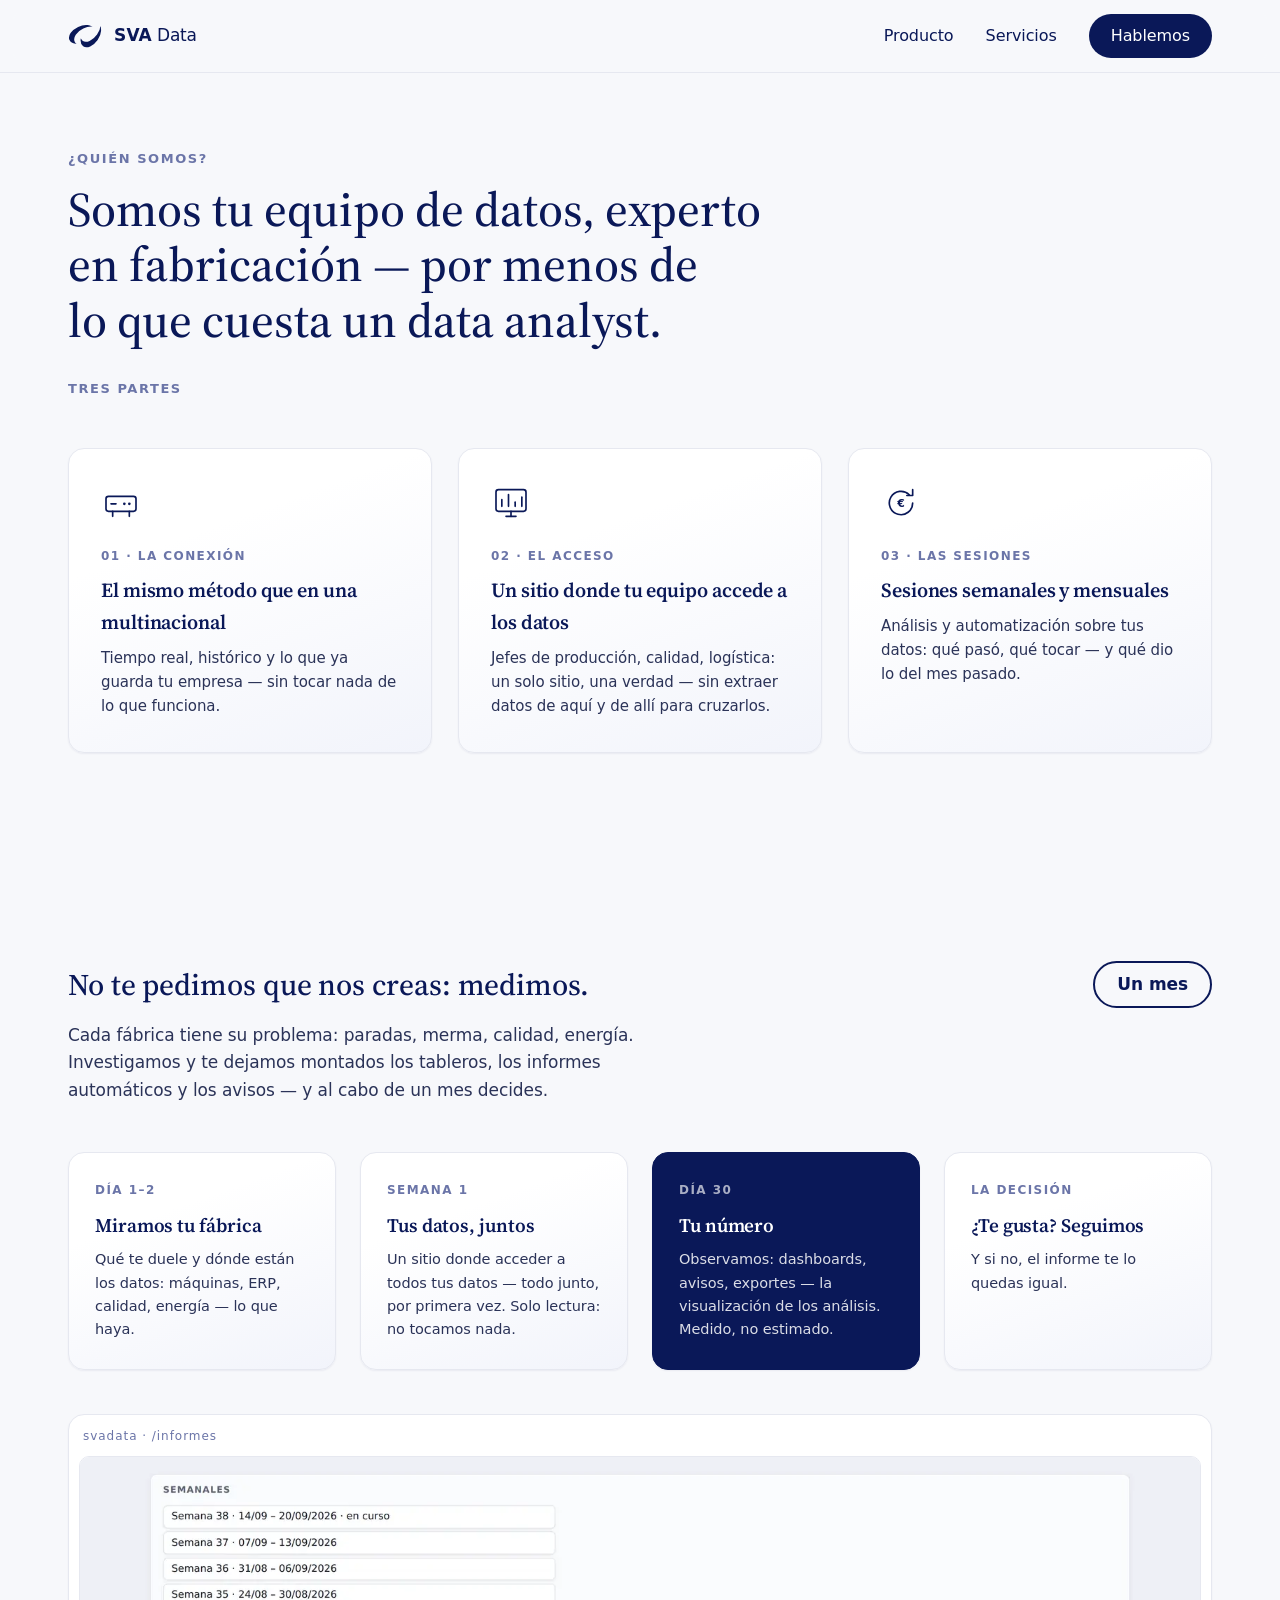
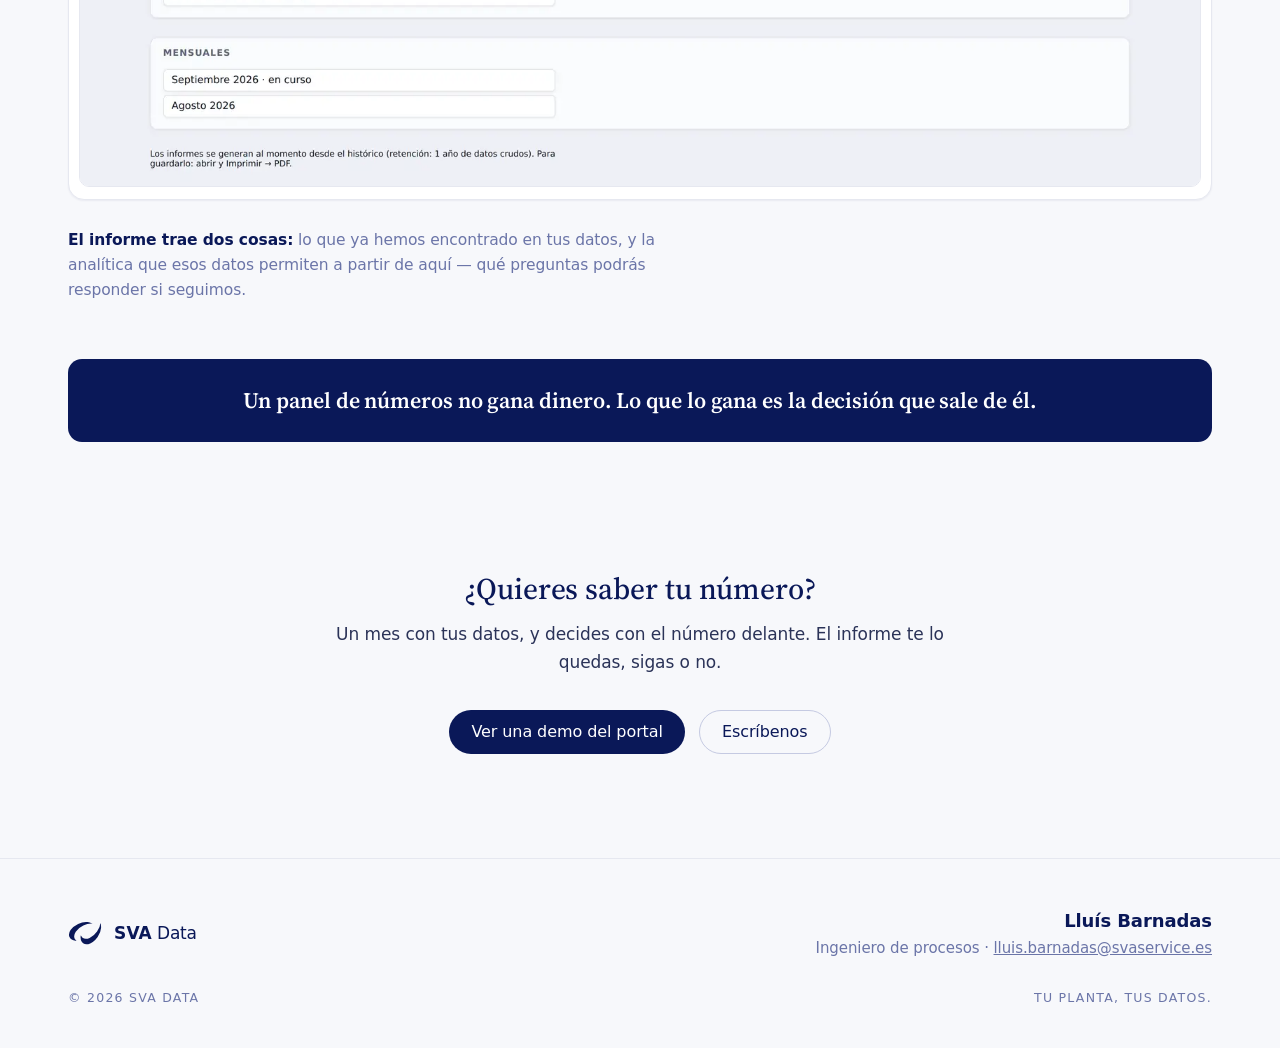
==== commit 30d6d0eb: "Fuera «pipeline de datos» de servicios La tarjeta «01 · El pipeline» pasa a «01 · La conexión» y su " ====
--- a/servicios.html
+++ b/servicios.html
@@ -4,19 +4,19 @@
 <meta charset="utf-8">
 <meta name="viewport" content="width=device-width, initial-scale=1">
 <title>SVA Data — Servicios</title>
-<meta name="description" content="Somos tu equipo de datos, experto en fabricación. Pipeline de datos, acceso para tu equipo y sesiones de análisis — empezando por un mes con tus datos.">
+<meta name="description" content="Somos tu equipo de datos, experto en fabricación. Conectamos lo que ya tienes, tu equipo lo ve todo en un sitio, y cada mes lo analizamos juntos — empezando por un mes con tus datos.">
 <link rel="canonical" href="https://svadata.com/servicios.html">
 <meta property="og:type" content="website">
 <meta property="og:site_name" content="SVA Data">
 <meta property="og:locale" content="es_ES">
 <meta property="og:url" content="https://svadata.com/servicios.html">
 <meta property="og:title" content="SVA Data — Servicios">
-<meta property="og:description" content="Somos tu equipo de datos, experto en fabricación. Pipeline de datos, acceso para tu equipo y sesiones de análisis — empezando por un mes con tus datos.">
+<meta property="og:description" content="Somos tu equipo de datos, experto en fabricación. Conectamos lo que ya tienes, tu equipo lo ve todo en un sitio, y cada mes lo analizamos juntos — empezando por un mes con tus datos.">
 <meta property="og:image" content="https://svadata.com/assets/img/og-planta.png">
 <meta name="twitter:card" content="summary_large_image">
 <meta name="twitter:image" content="https://svadata.com/assets/img/og-planta.png">
 <meta name="twitter:title" content="SVA Data — Servicios">
-<meta name="twitter:description" content="Somos tu equipo de datos, experto en fabricación. Pipeline de datos, acceso para tu equipo y sesiones de análisis — empezando por un mes con tus datos.">
+<meta name="twitter:description" content="Somos tu equipo de datos, experto en fabricación. Conectamos lo que ya tienes, tu equipo lo ve todo en un sitio, y cada mes lo analizamos juntos — empezando por un mes con tus datos.">
 <link rel="icon" type="image/svg+xml" href="assets/sva-favicon.svg">
 <link href="https://api.fontshare.com/v2/css?f[]=switzer@400,500,600&display=swap" rel="stylesheet">
 <link href="https://fonts.googleapis.com/css2?family=Source+Serif+4:opsz,wght@8..60,500;8..60,600&display=swap" rel="stylesheet">
@@ -55,9 +55,9 @@
           <line x1="14" y1="34" x2="14" y2="40"/>
           <line x1="34" y1="34" x2="34" y2="40"/>
         </svg>
-        <span class="n">01 · El pipeline</span>
-        <div class="t">Pipelines de datos probados en grandes multinacionales</div>
-        <div class="d">Datos en tiempo real, histórico y datos de empresa — sin tocar nada de lo que funciona.</div>
+        <span class="n">01 · La conexión</span>
+        <div class="t">El mismo método que en una multinacional</div>
+        <div class="d">Tiempo real, histórico y lo que ya guarda tu empresa — sin tocar nada de lo que funciona.</div>
       </div>
       <div class="obj">
         <svg viewBox="0 0 48 48" fill="none" stroke="currentColor" stroke-width="2" stroke-linecap="round" stroke-linejoin="round" aria-hidden="true">
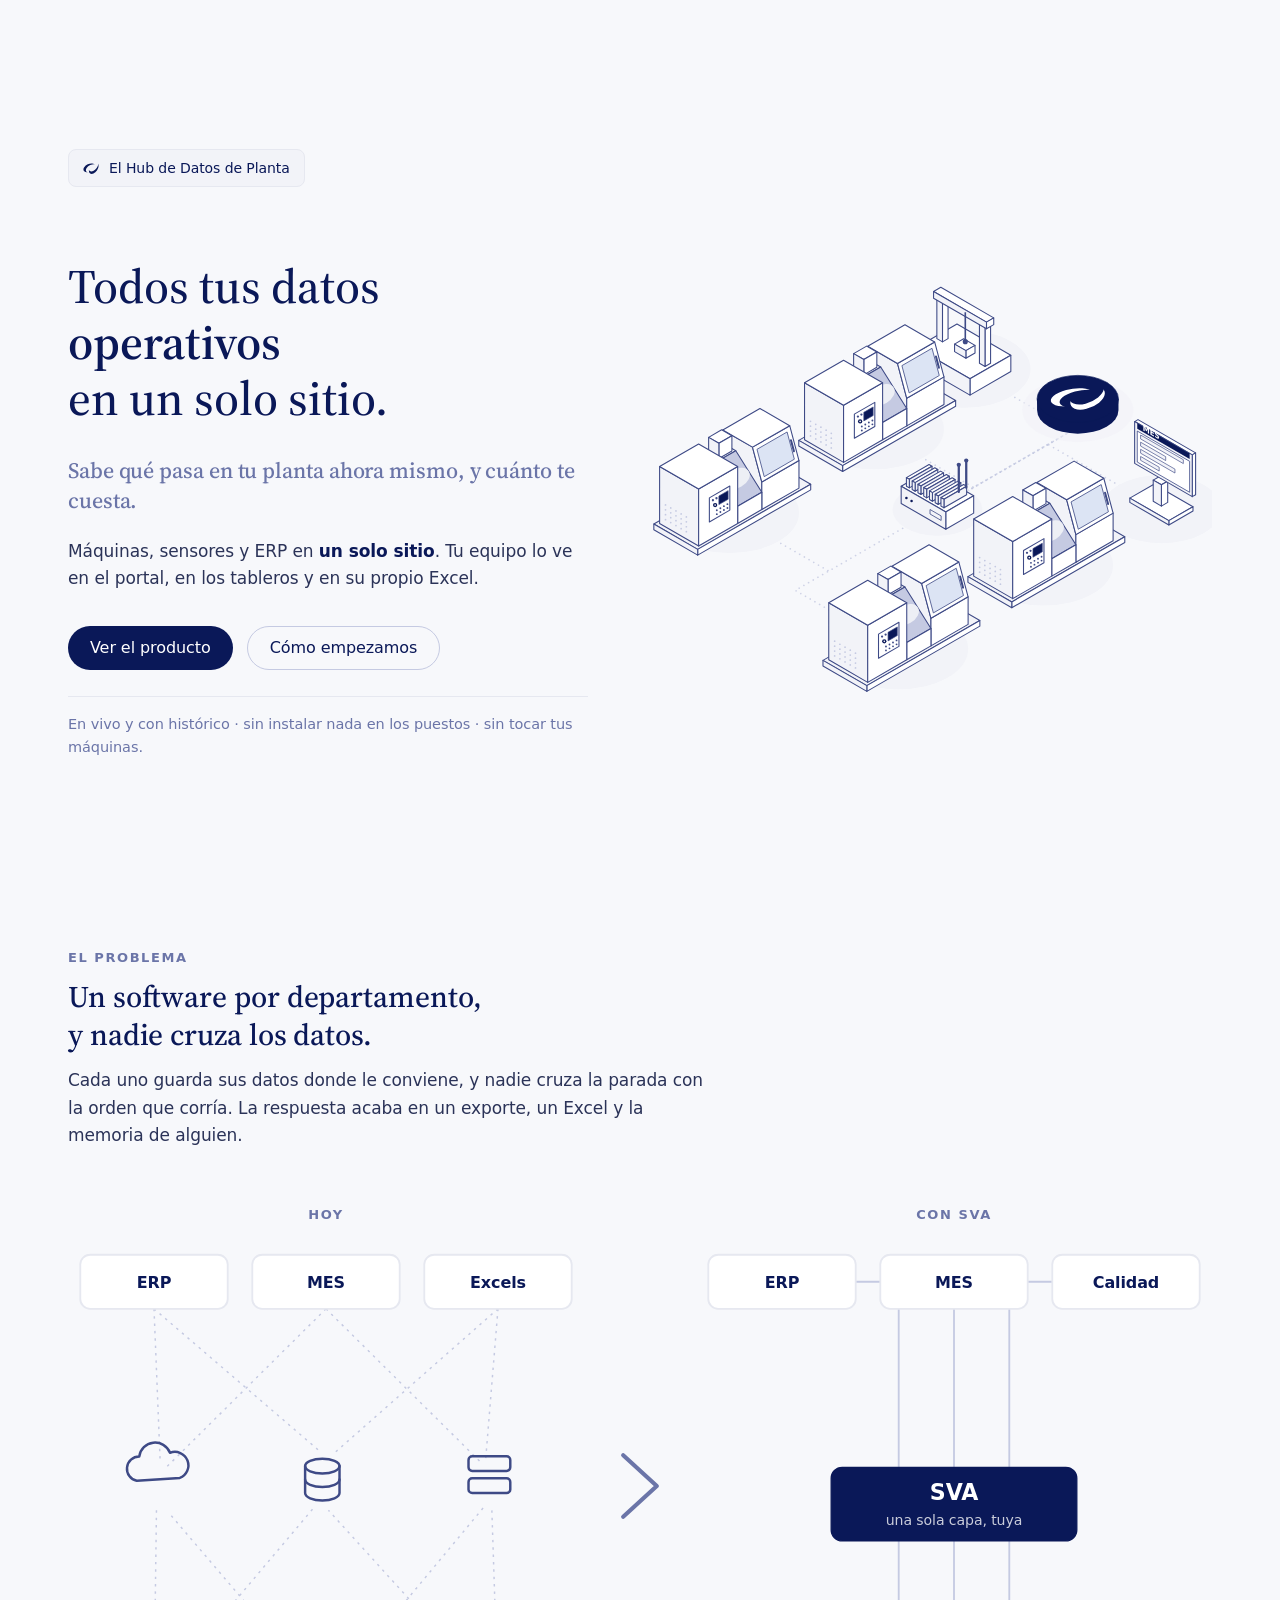
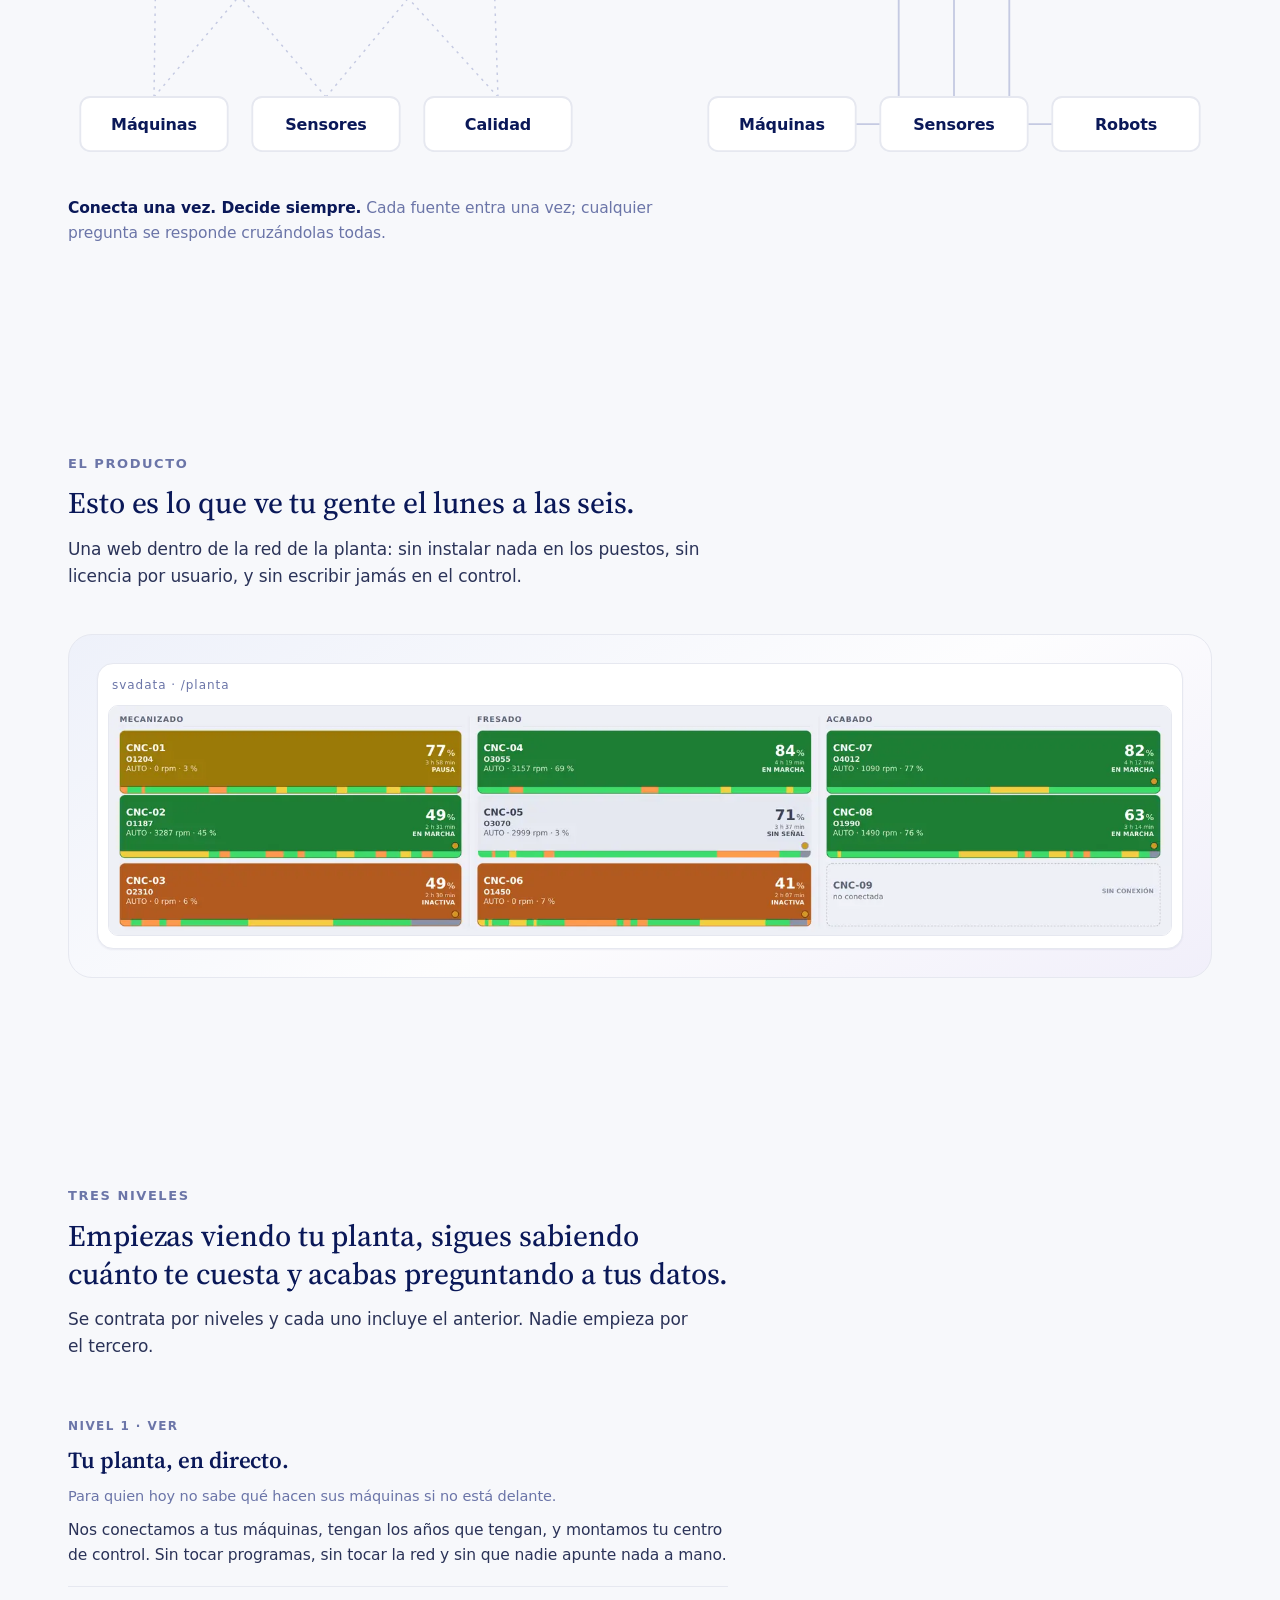
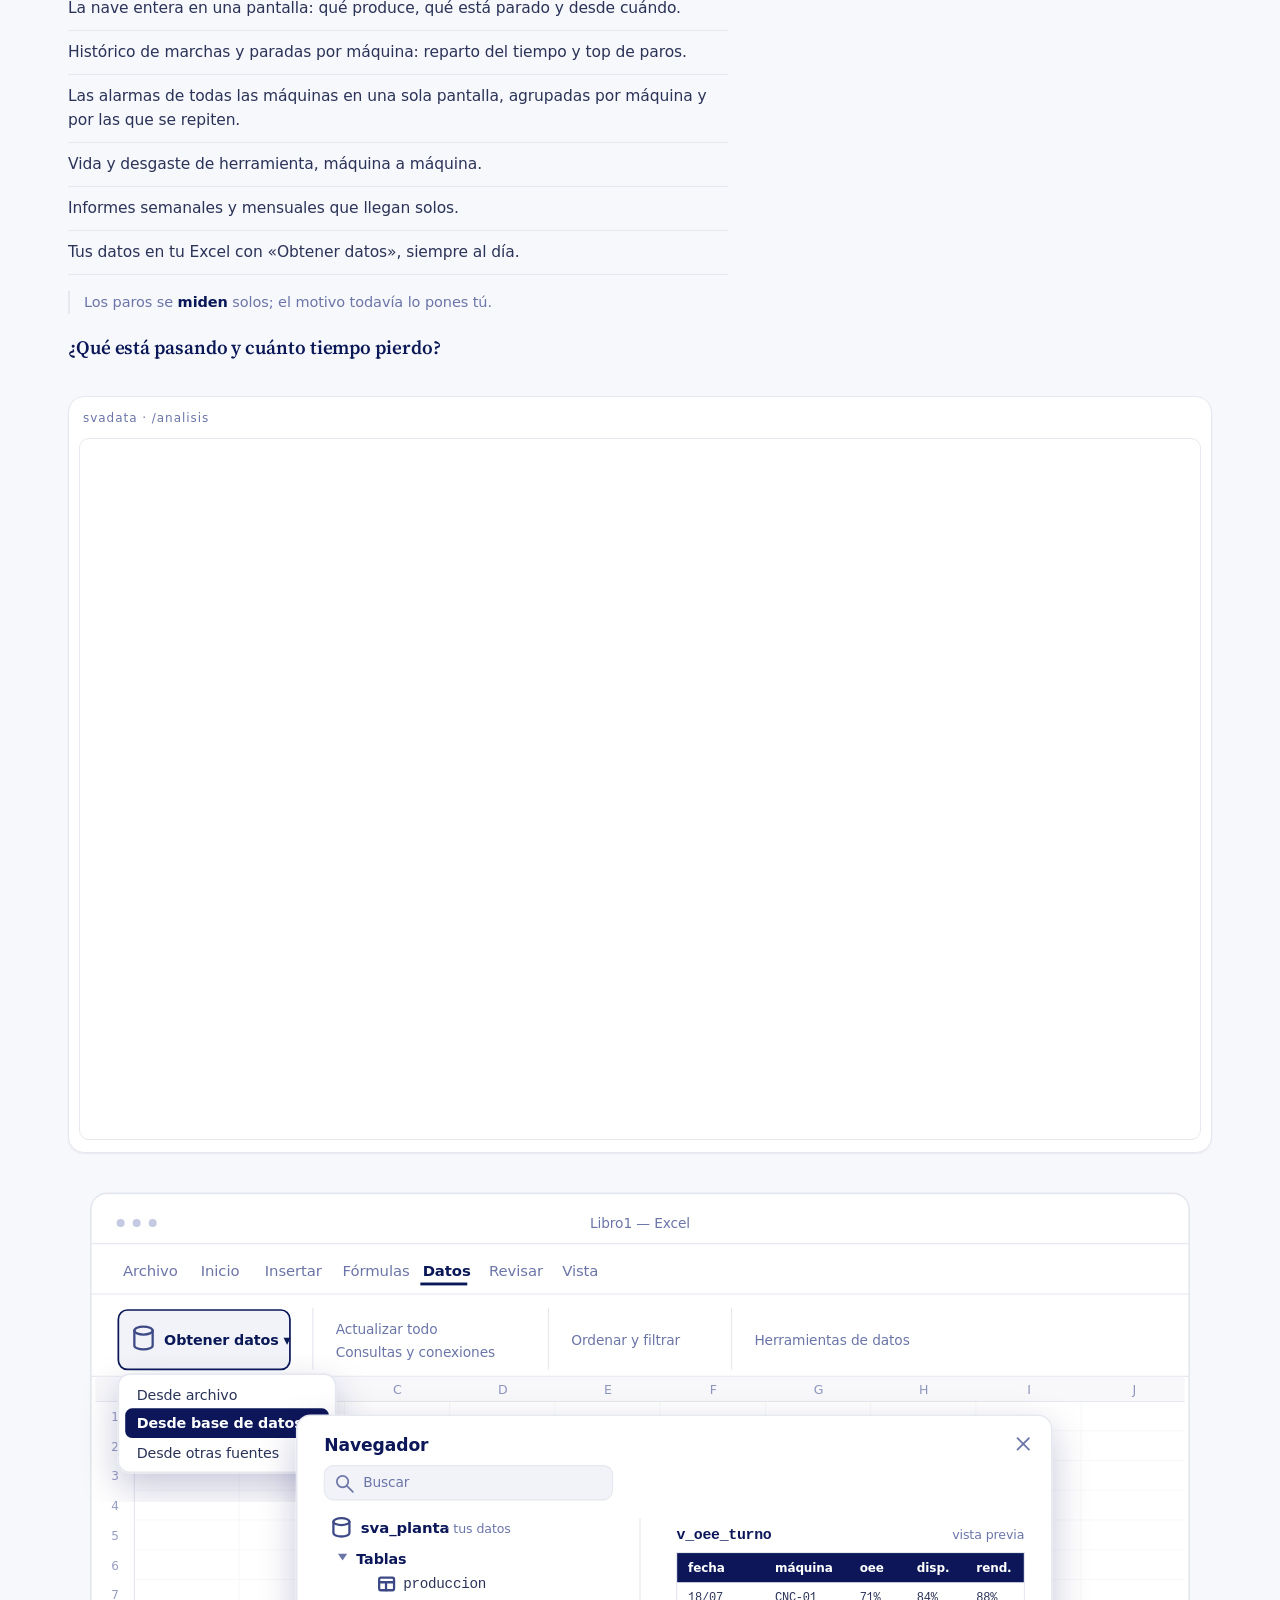
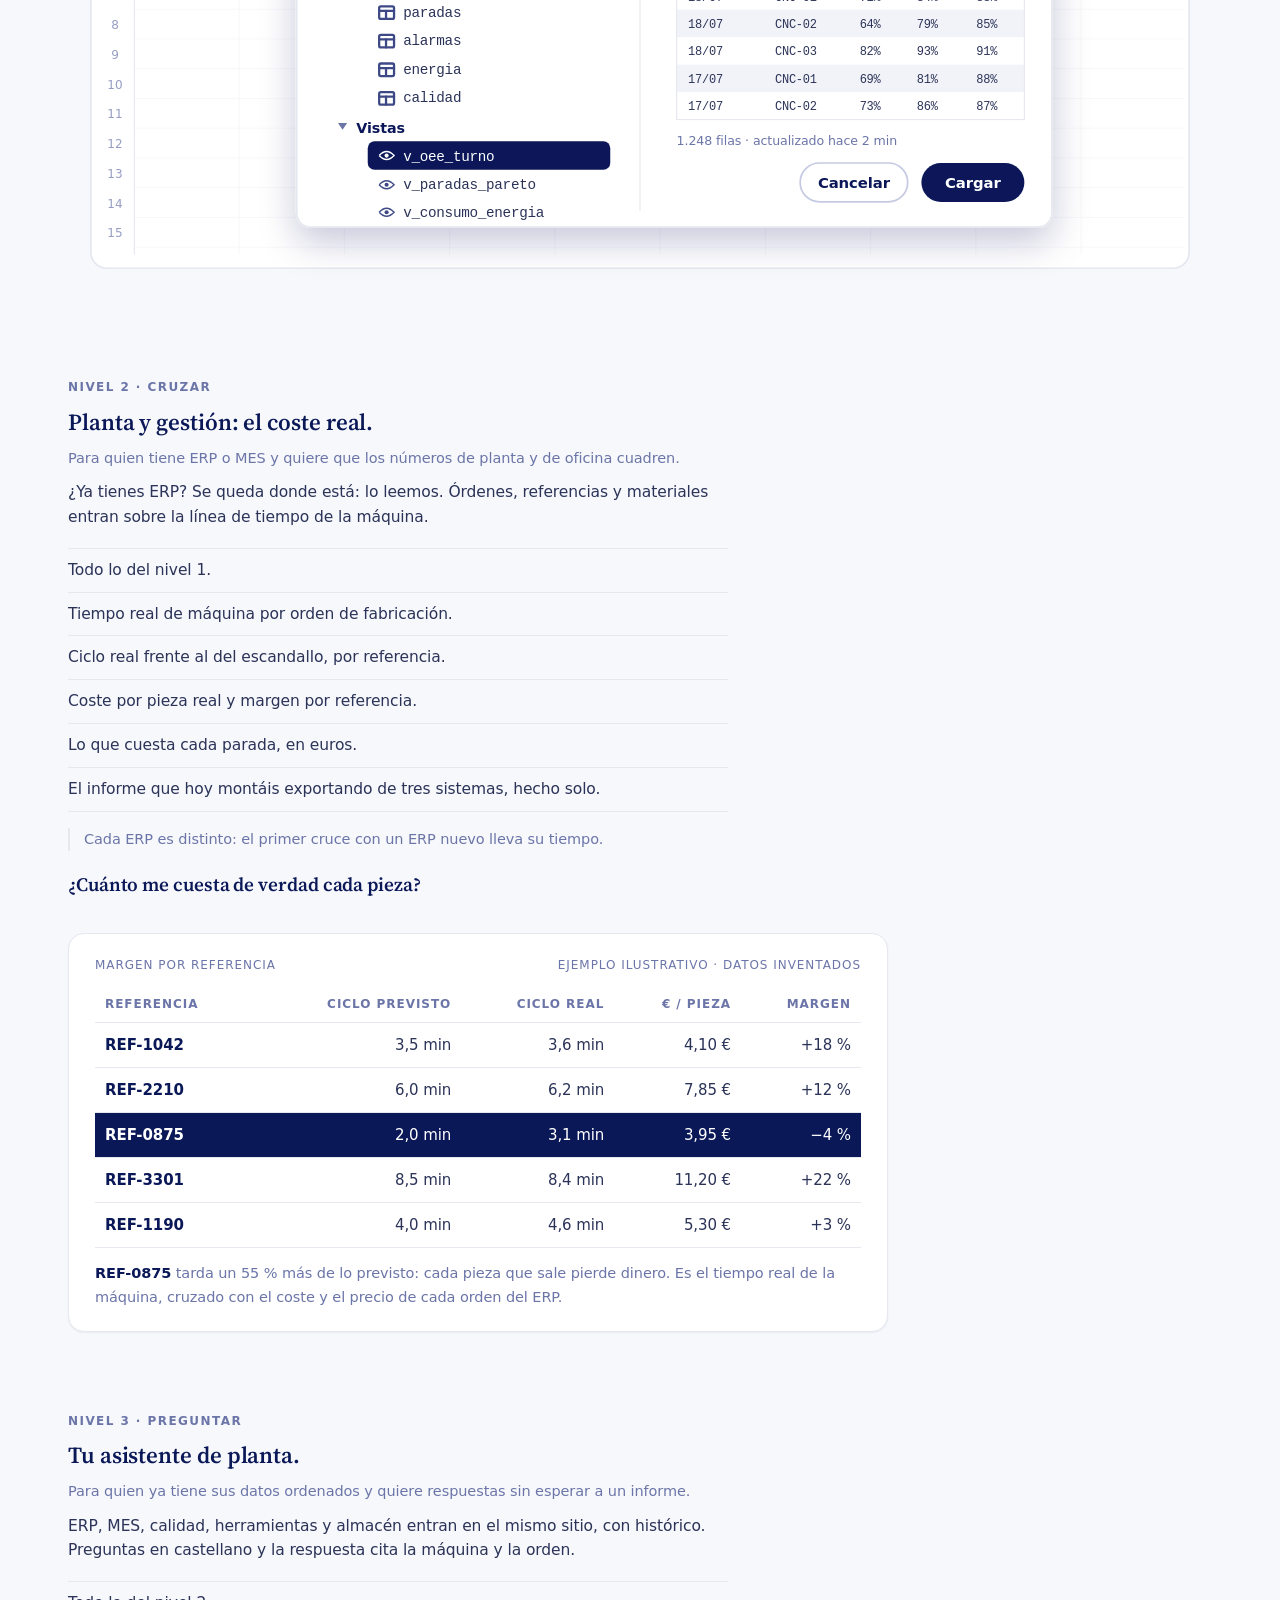
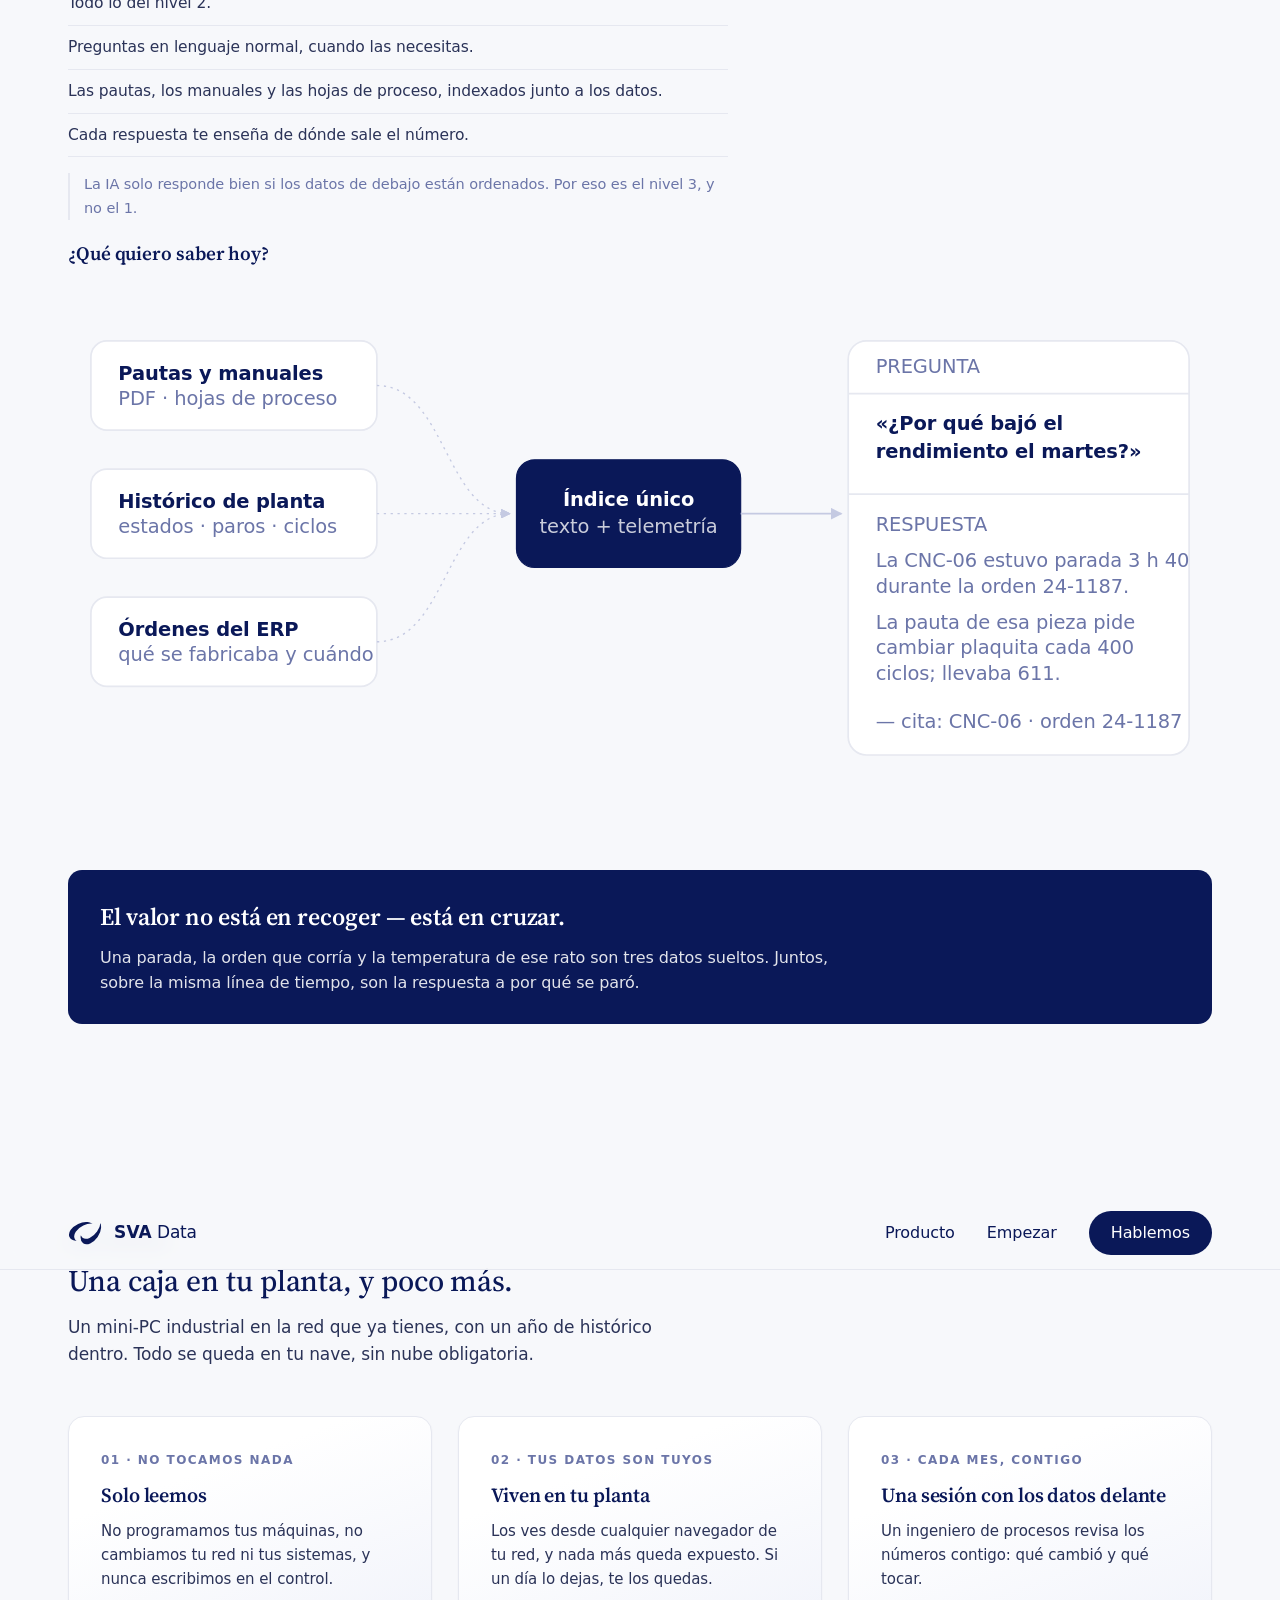
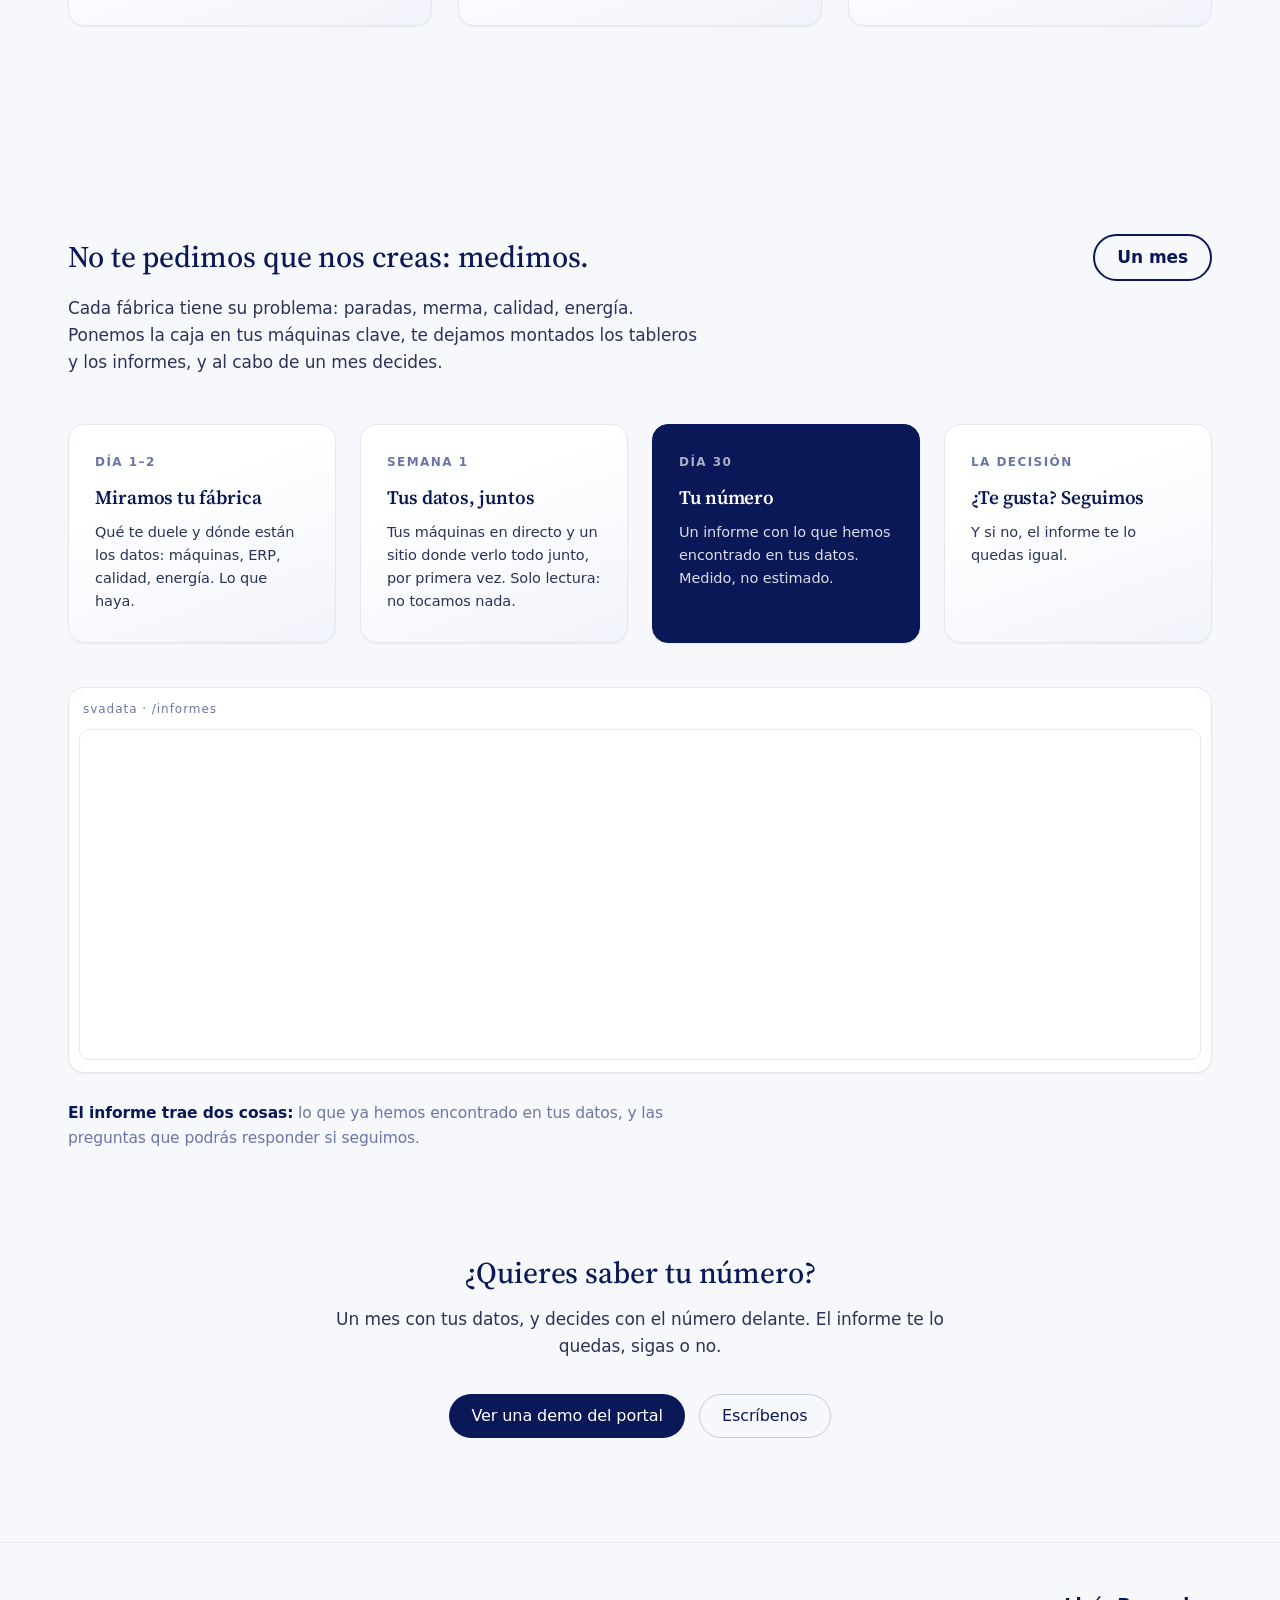
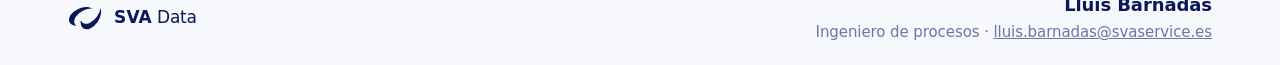
==== commit a5dbba11: "Una sola página: tres niveles (Ver · Cruzar · Preguntar), fuera servicios.html Co-Authored-By: Claud" ====
--- a/servicios.html
+++ b/servicios.html
@@ -2,167 +2,12 @@
 <html lang="es">
 <head>
 <meta charset="utf-8">
-<meta name="viewport" content="width=device-width, initial-scale=1">
-<title>SVA Data — Servicios</title>
-<meta name="description" content="Somos tu equipo de datos, experto en fabricación. Conectamos lo que ya tienes, tu equipo lo ve todo en un sitio, y cada mes lo analizamos juntos — empezando por un mes con tus datos.">
-<link rel="canonical" href="https://svadata.com/servicios.html">
-<meta property="og:type" content="website">
-<meta property="og:site_name" content="SVA Data">
-<meta property="og:locale" content="es_ES">
-<meta property="og:url" content="https://svadata.com/servicios.html">
-<meta property="og:title" content="SVA Data — Servicios">
-<meta property="og:description" content="Somos tu equipo de datos, experto en fabricación. Conectamos lo que ya tienes, tu equipo lo ve todo en un sitio, y cada mes lo analizamos juntos — empezando por un mes con tus datos.">
-<meta property="og:image" content="https://svadata.com/assets/img/og-planta.png">
-<meta name="twitter:card" content="summary_large_image">
-<meta name="twitter:image" content="https://svadata.com/assets/img/og-planta.png">
-<meta name="twitter:title" content="SVA Data — Servicios">
-<meta name="twitter:description" content="Somos tu equipo de datos, experto en fabricación. Conectamos lo que ya tienes, tu equipo lo ve todo en un sitio, y cada mes lo analizamos juntos — empezando por un mes con tus datos.">
-<link rel="icon" type="image/svg+xml" href="assets/sva-favicon.svg">
-<link href="https://api.fontshare.com/v2/css?f[]=switzer@400,500,600&display=swap" rel="stylesheet">
-<link href="https://fonts.googleapis.com/css2?family=Source+Serif+4:opsz,wght@8..60,500;8..60,600&display=swap" rel="stylesheet">
-<link rel="stylesheet" href="assets/styles.css">
+<title>SVA Data</title>
+<meta name="robots" content="noindex">
+<link rel="canonical" href="https://svadata.com/">
+<meta http-equiv="refresh" content="0; url=/#empezamos">
 </head>
 <body>
-
-<nav>
-  <div class="nav-in">
-    <a class="lockup" href="index.html">
-      <svg viewBox="0 12 104 74" role="img" aria-label="SVA mark"><defs><mask id="ma" maskUnits="userSpaceOnUse" x="-80" y="-80" width="260" height="260"><rect x="-80" y="-80" width="260" height="260" fill="#000"></rect><g transform="rotate(-25 50 50)"><ellipse cx="45" cy="41" rx="41" ry="25.5" fill="#fff"></ellipse><ellipse cx="57.5" cy="52" rx="41" ry="25.5" fill="#000"></ellipse><ellipse cx="42.5" cy="49" rx="12.5" ry="8" fill="#000"></ellipse></g></mask><mask id="mb" maskUnits="userSpaceOnUse" x="-80" y="-80" width="260" height="260"><rect x="-80" y="-80" width="260" height="260" fill="#000"></rect><g transform="rotate(-25 50 50)"><ellipse cx="45" cy="41" rx="41" ry="25.5" fill="#fff"></ellipse><ellipse cx="57.5" cy="52" rx="41" ry="25.5" fill="#000"></ellipse><ellipse cx="42.5" cy="49" rx="12.5" ry="8" fill="#000"></ellipse></g></mask></defs><g fill="currentColor"><rect x="-80" y="-80" width="260" height="260" mask="url(#ma)"></rect><g transform="translate(15.32 -12.86) translate(50 50) rotate(-40) scale(1 -1) rotate(40) translate(-50 -50)"><rect x="-80" y="-80" width="260" height="260" mask="url(#mb)"></rect></g></g></svg>
-      <span class="wm"><b>SVA</b><span>Data</span></span>
-    </a>
-    <div class="nav-links">
-      <a class="nav-link" href="index.html#modulos">Producto</a>
-      <a class="nav-link" href="servicios.html">Servicios</a>
-      <a class="btn btn-primary nav-cta" href="mailto:lluis.barnadas@svaservice.es?subject=Quiero%20ver%20los%20datos%20de%20mi%20planta">Hablemos</a>
-    </div>
-  </div>
-</nav>
-
-<!-- ================= QUIÉN SOMOS ================= -->
-<section id="quien-somos" style="padding-top: 76px;">
-  <div class="wrap">
-    <p class="eyebrow">¿Quién somos?</p>
-    <h1 style="margin-top: 12px; max-width: 900px;">Somos tu equipo de datos, experto en fabricación — por menos de lo que cuesta un data analyst.</h1>
-    <p class="eyebrow" style="margin-top: 30px;">Tres partes</p>
-
-    <div class="objects">
-      <div class="obj">
-        <svg viewBox="0 0 48 48" fill="none" stroke="currentColor" stroke-width="2" stroke-linecap="round" stroke-linejoin="round" aria-hidden="true">
-          <rect x="6" y="16" width="36" height="18" rx="3"/>
-          <line x1="12" y1="25" x2="18" y2="25"/>
-          <circle cx="34" cy="25" r="1.6" fill="currentColor" stroke="none"/>
-          <circle cx="28" cy="25" r="1.6" fill="currentColor" stroke="none"/>
-          <line x1="14" y1="34" x2="14" y2="40"/>
-          <line x1="34" y1="34" x2="34" y2="40"/>
-        </svg>
-        <span class="n">01 · La conexión</span>
-        <div class="t">El mismo método que en una multinacional</div>
-        <div class="d">Tiempo real, histórico y lo que ya guarda tu empresa — sin tocar nada de lo que funciona.</div>
-      </div>
-      <div class="obj">
-        <svg viewBox="0 0 48 48" fill="none" stroke="currentColor" stroke-width="2" stroke-linecap="round" stroke-linejoin="round" aria-hidden="true">
-          <rect x="6" y="8" width="36" height="26" rx="3"/>
-          <line x1="13" y1="28" x2="13" y2="20"/>
-          <line x1="21" y1="28" x2="21" y2="14"/>
-          <line x1="29" y1="28" x2="29" y2="23"/>
-          <line x1="37" y1="28" x2="37" y2="17"/>
-          <line x1="18" y1="40" x2="30" y2="40"/>
-          <line x1="24" y1="34" x2="24" y2="40"/>
-        </svg>
-        <span class="n">02 · El acceso</span>
-        <div class="t">Un sitio donde tu equipo accede a los datos</div>
-        <div class="d">Jefes de producción, calidad, logística: un solo sitio, una verdad — sin extraer datos de aquí y de allí para cruzarlos.</div>
-      </div>
-      <div class="obj">
-        <svg viewBox="0 0 48 48" fill="none" stroke="currentColor" stroke-width="2" stroke-linecap="round" stroke-linejoin="round" aria-hidden="true">
-          <path d="M38 24a14 14 0 1 1-4.1-9.9"/>
-          <polyline points="38 8 38 15 31 15"/>
-          <text x="24" y="29" font-size="13" text-anchor="middle" fill="currentColor" stroke="none" font-family="inherit" font-weight="600">€</text>
-        </svg>
-        <span class="n">03 · Las sesiones</span>
-        <div class="t">Sesiones semanales y mensuales</div>
-        <div class="d">Análisis y automatización sobre tus datos: qué pasó, qué tocar — y qué dio lo del mes pasado.</div>
-      </div>
-    </div>
-  </div>
-</section>
-
-<!-- ================= EMPEZAMOS ================= -->
-<section id="empezamos">
-  <div class="wrap">
-    <div class="h2row">
-      <h2>No te pedimos que nos creas: medimos.</h2>
-      <span class="pill">Un mes</span>
-    </div>
-    <p class="body-p" style="margin-top: 14px;">Cada fábrica tiene su problema: paradas, merma, calidad, energía. Investigamos y te dejamos montados los tableros, los informes automáticos y los avisos — y al cabo de un mes decides.</p>
-
-    <div class="steps">
-      <div class="step">
-        <span class="n">Día 1–2</span>
-        <div class="t">Miramos tu fábrica</div>
-        <div class="d">Qué te duele y dónde están los datos: máquinas, ERP, calidad, energía — lo que haya.</div>
-      </div>
-      <div class="step">
-        <span class="n">Semana 1</span>
-        <div class="t">Tus datos, juntos</div>
-        <div class="d">Un sitio donde acceder a todos tus datos — todo junto, por primera vez. Solo lectura: no tocamos nada.</div>
-      </div>
-      <div class="step hit">
-        <span class="n">Día 30</span>
-        <div class="t">Tu número</div>
-        <div class="d">Observamos: dashboards, avisos, exportes — la visualización de los análisis. Medido, no estimado.</div>
-      </div>
-      <div class="step">
-        <span class="n">La decisión</span>
-        <div class="t">¿Te gusta? Seguimos</div>
-        <div class="d">Y si no, el informe te lo quedas igual.</div>
-      </div>
-    </div>
-
-    <figure class="shot" style="margin-top: 44px;">
-      <figcaption class="shot-tab">svadata · /informes</figcaption>
-      <img src="assets/img/portal-informe.webp" width="1600" height="470" loading="lazy" decoding="async"
-           alt="Índice de informes del portal: informes semanales y mensuales generados automáticamente, con su semáforo.">
-    </figure>
-
-    <p class="caption"><b>El informe trae dos cosas:</b> lo que ya hemos encontrado en tus datos, y la analítica que esos datos permiten a partir de aquí — qué preguntas podrás responder si seguimos.</p>
-
-    <div class="yours" style="margin-top: 56px;">
-      Un panel de números no gana dinero. Lo que lo gana es la decisión que sale de él.
-    </div>
-  </div>
-</section>
-
-<!-- ================= CONTACTO ================= -->
-<section id="contacto" style="padding-top: 24px;">
-  <div class="wrap" style="text-align: center;">
-    <h2>¿Quieres saber tu número?</h2>
-    <p class="body-p" style="margin: 14px auto 0;">Un mes con tus datos, y decides con el número delante. El informe te lo quedas, sigas o no.</p>
-    <div class="cta-row" style="justify-content: center;">
-      <a class="btn btn-primary" href="mailto:lluis.barnadas@svaservice.es?subject=Quiero%20ver%20una%20demo%20del%20portal">Ver una demo del portal</a>
-      <a class="btn btn-ghost" href="mailto:lluis.barnadas@svaservice.es?subject=Quiero%20ver%20los%20datos%20de%20mi%20planta">Escríbenos</a>
-    </div>
-  </div>
-</section>
-
-<footer>
-  <div class="wrap">
-    <div class="foot-grid">
-      <a class="lockup" href="index.html">
-        <svg viewBox="0 12 104 74" aria-hidden="true"><g fill="currentColor"><rect x="-80" y="-80" width="260" height="260" mask="url(#ma)"></rect><g transform="translate(15.32 -12.86) translate(50 50) rotate(-40) scale(1 -1) rotate(40) translate(-50 -50)"><rect x="-80" y="-80" width="260" height="260" mask="url(#mb)"></rect></g></g></svg>
-        <span class="wm"><b>SVA</b><span>Data</span></span>
-      </a>
-      <div style="text-align: right;">
-        <div class="contact-name">Lluís Barnadas</div>
-        <div class="contact-role">Ingeniero de procesos · <a href="mailto:lluis.barnadas@svaservice.es" style="color: inherit;">lluis.barnadas@svaservice.es</a></div>
-      </div>
-    </div>
-    <div class="foot-tag">
-      <span>© 2026 SVA Data</span>
-      <span>Tu planta, tus datos.</span>
-    </div>
-  </div>
-</footer>
-
+<p>Esta página se ha fundido con la principal. <a href="/#empezamos">Ir a svadata.com</a>.</p>
 </body>
 </html>
